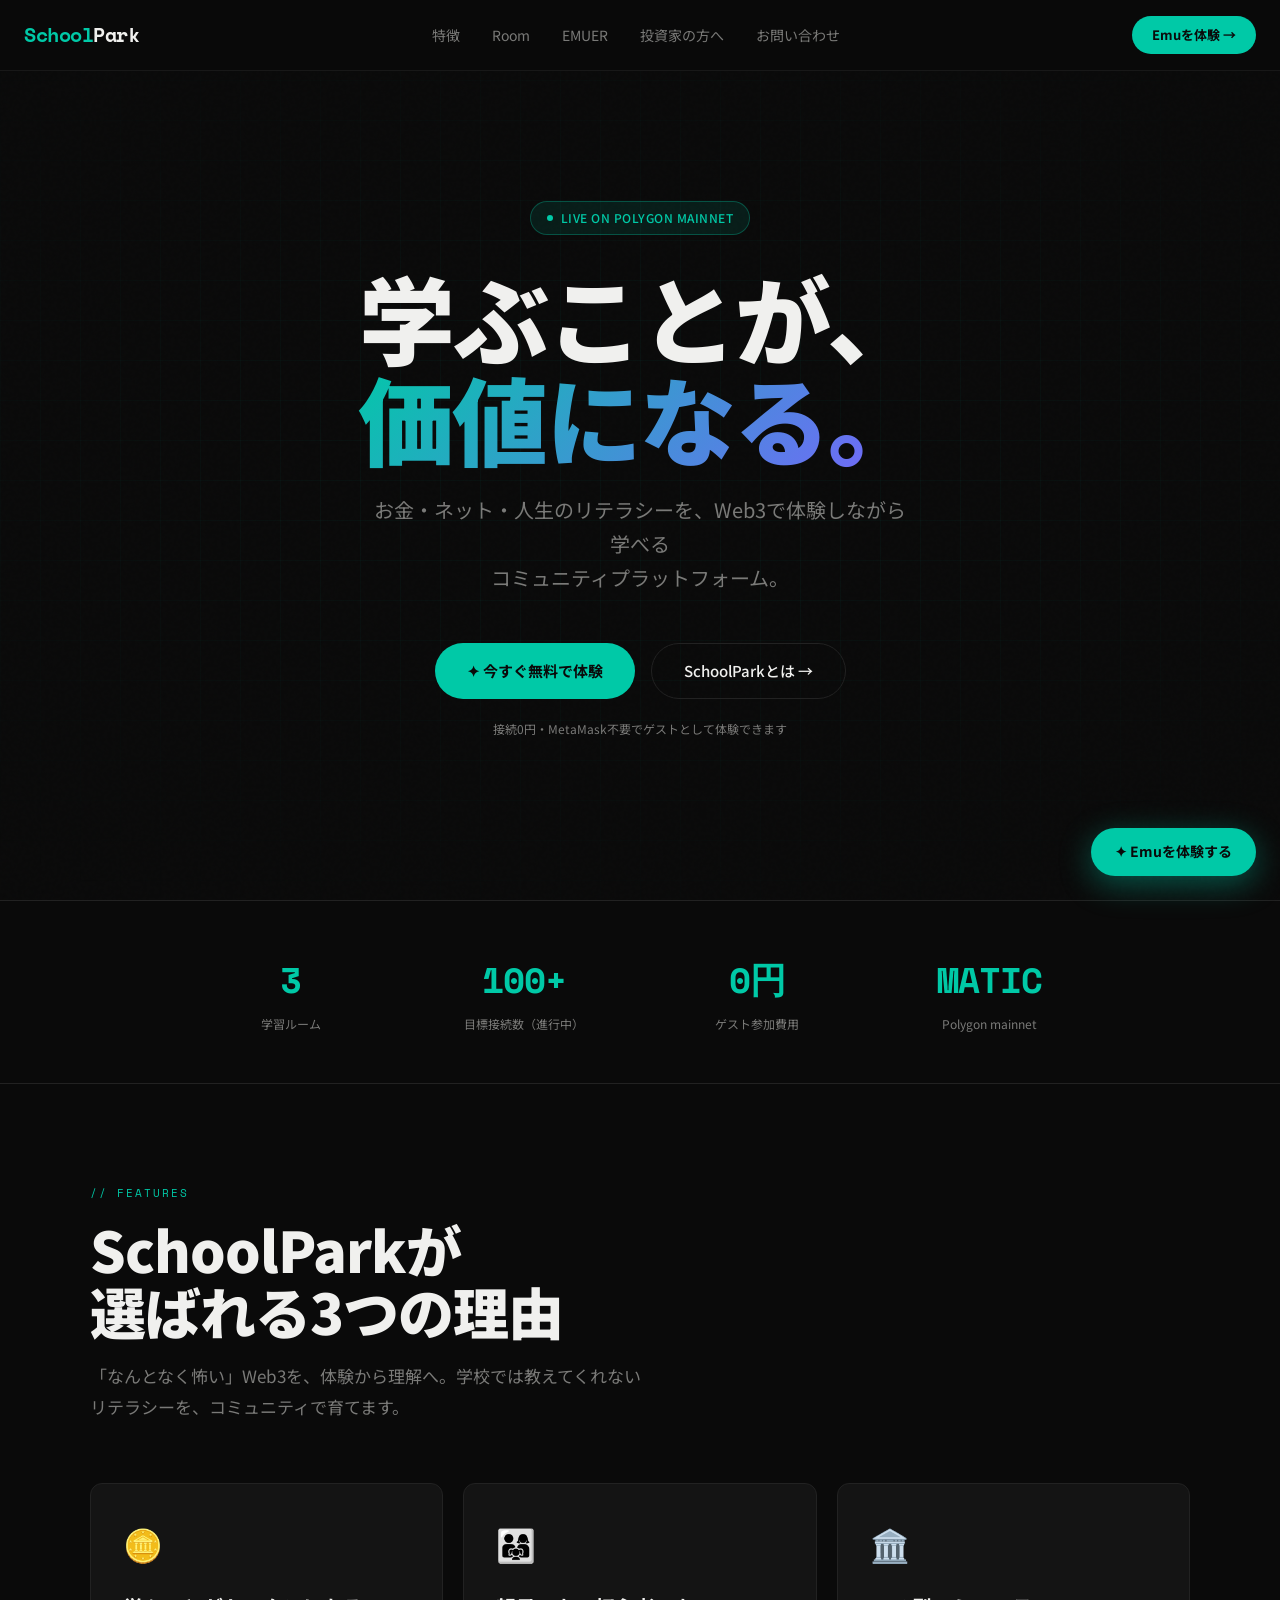
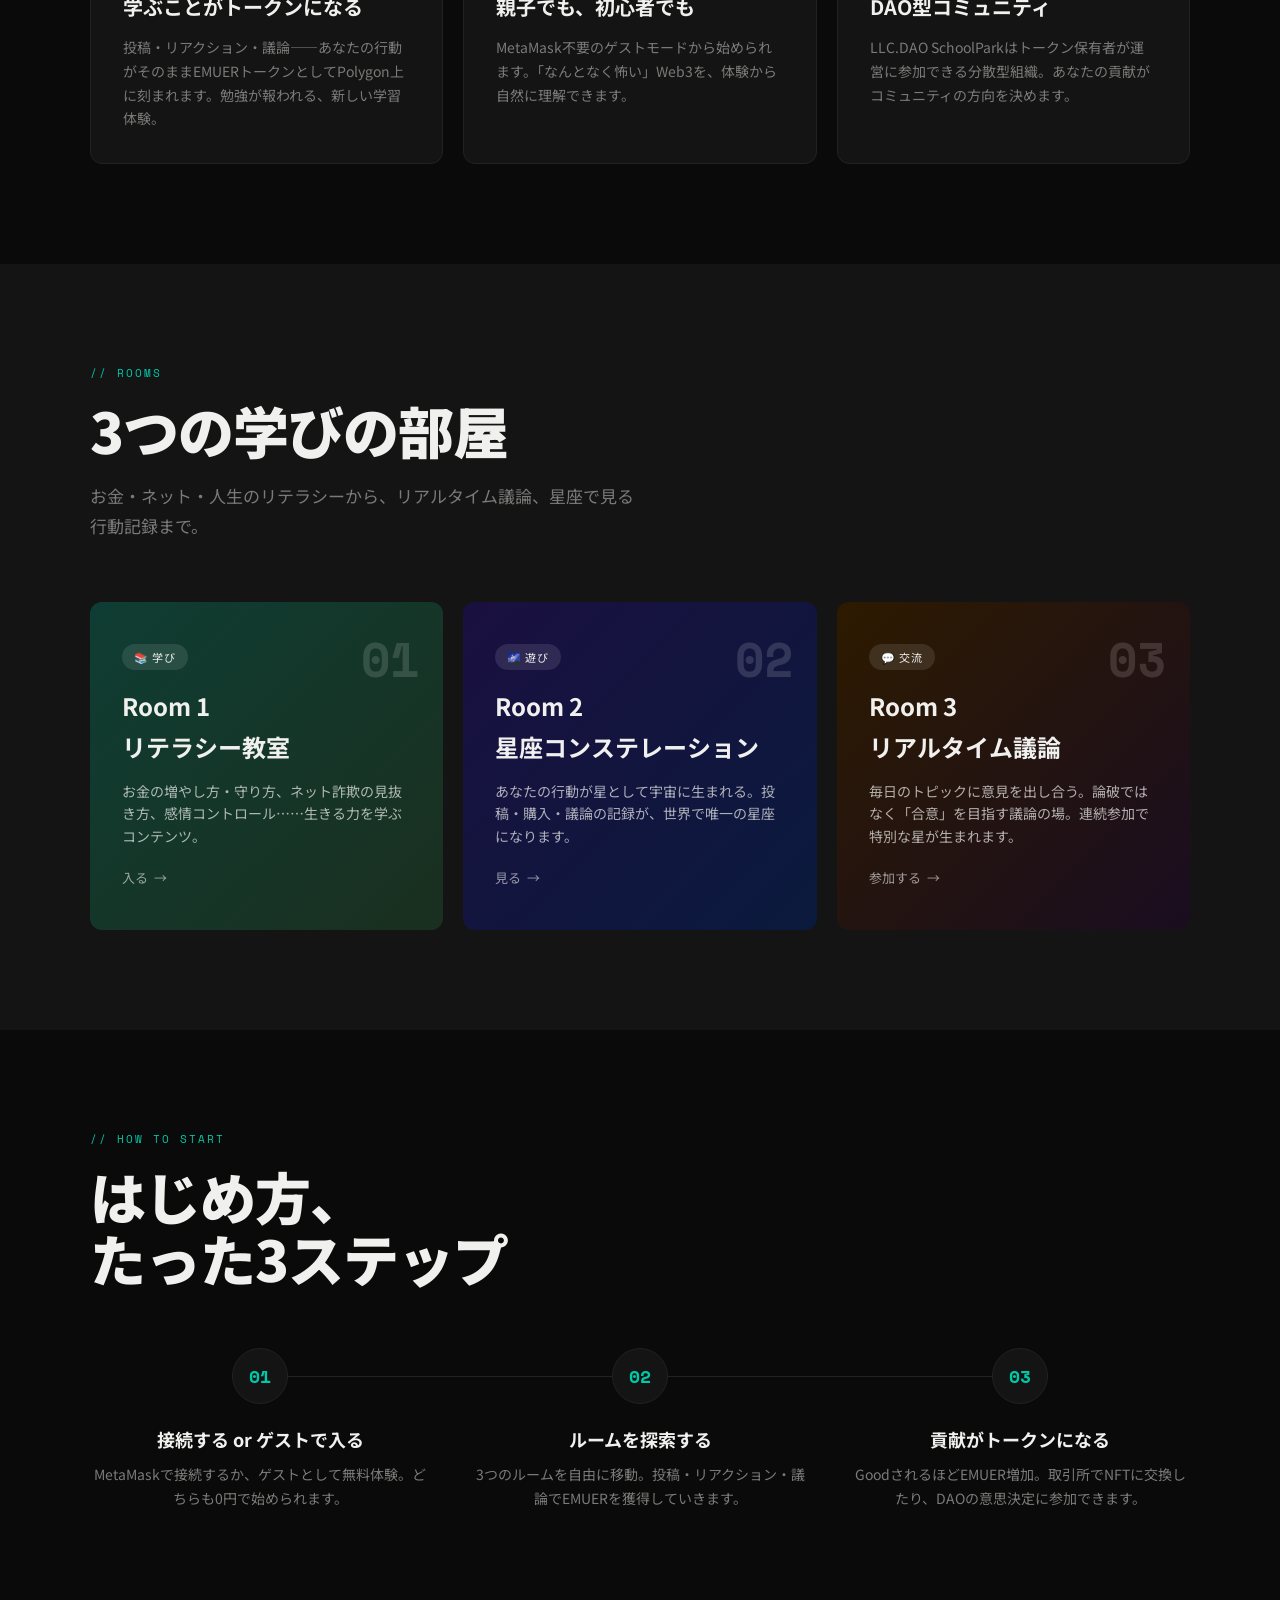
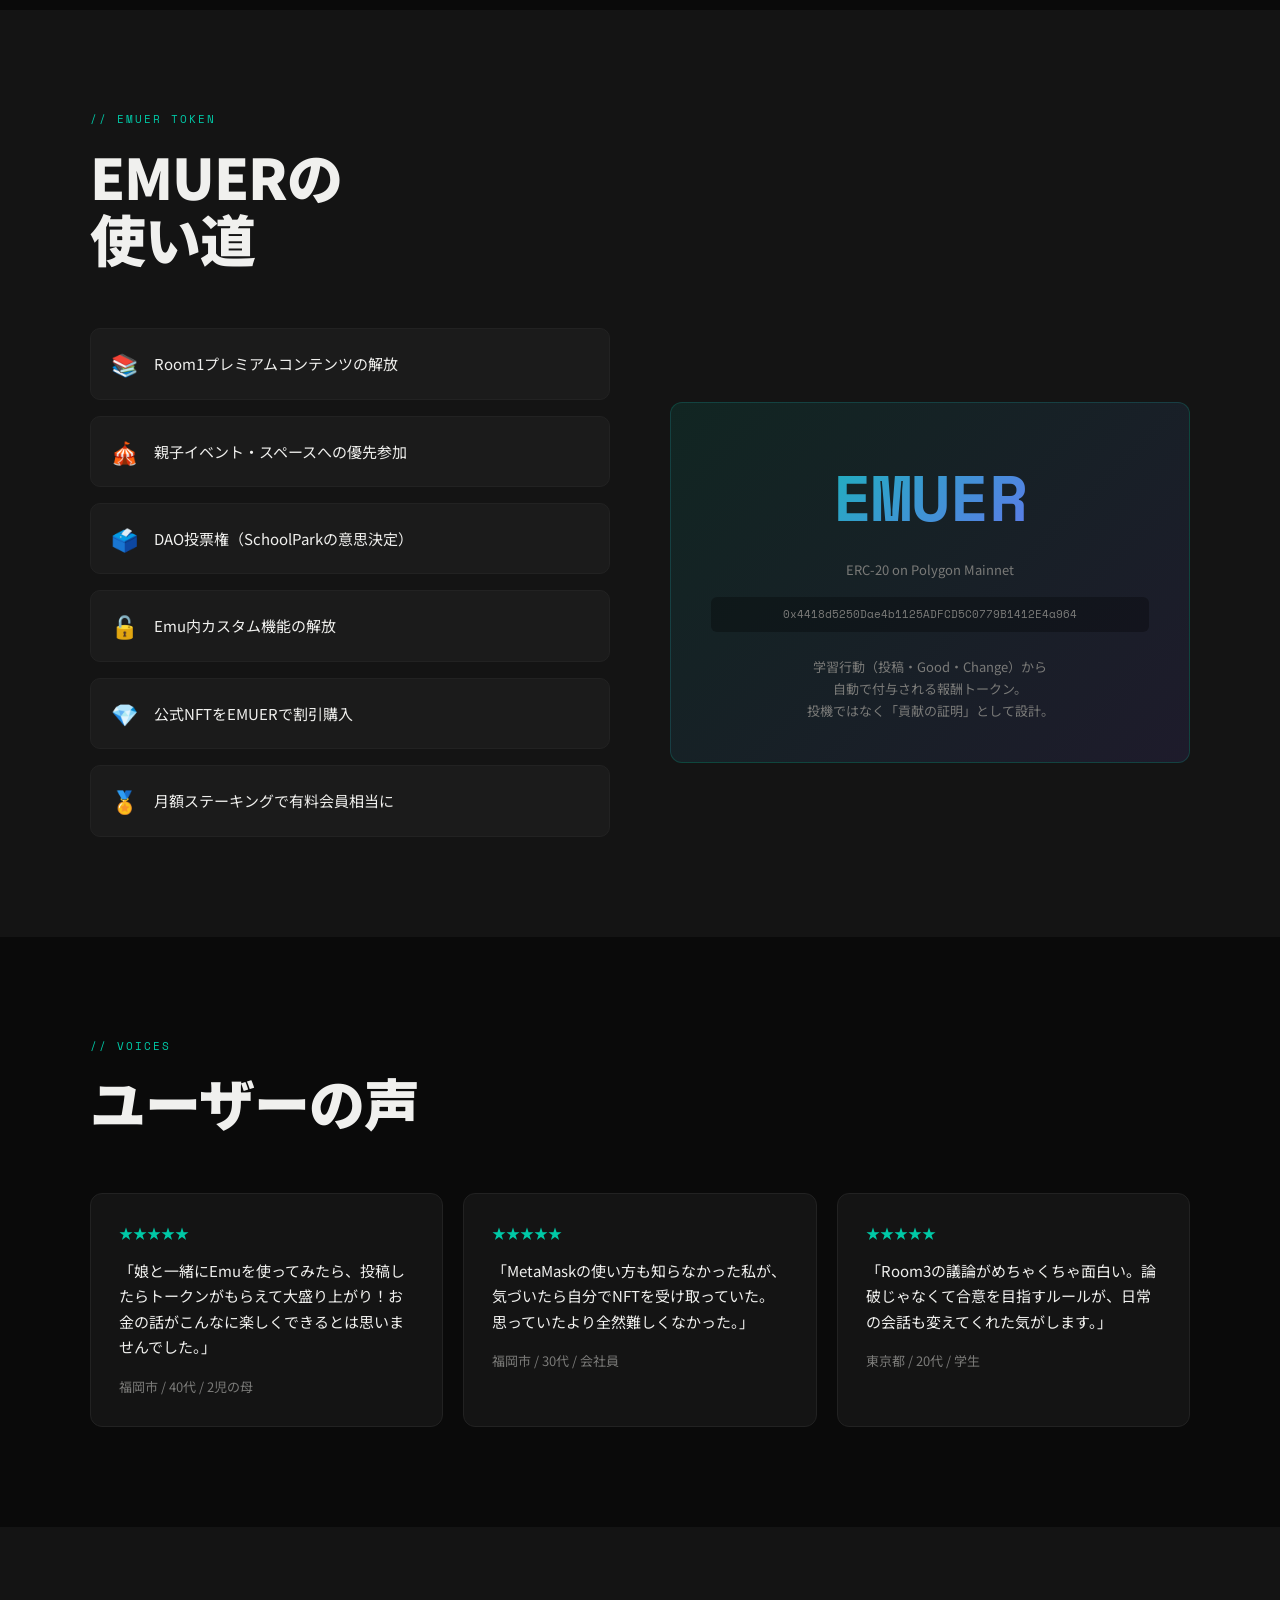
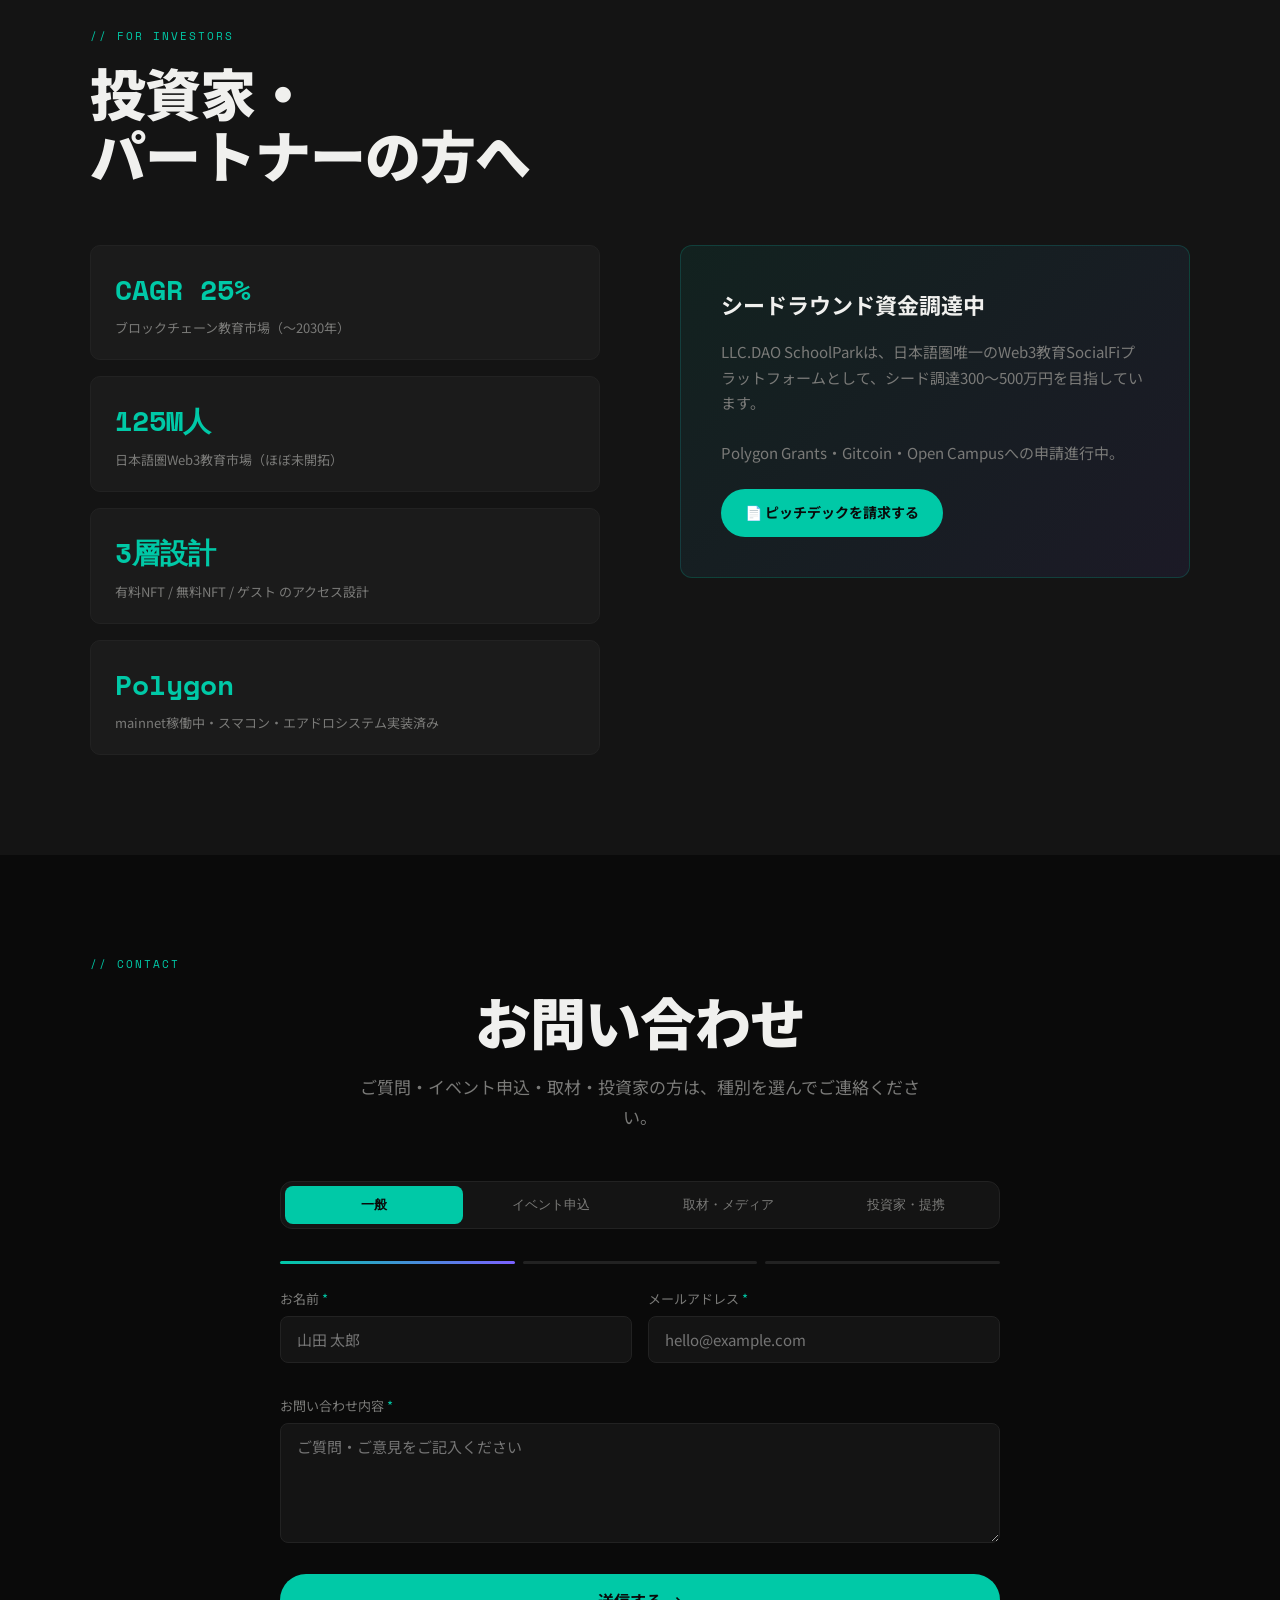
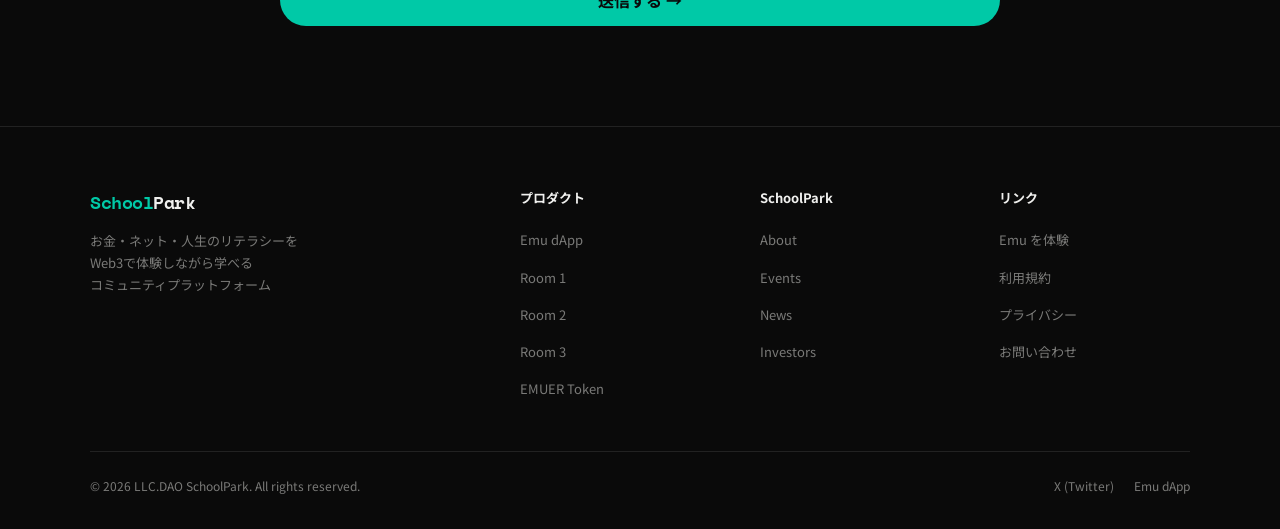
==== SchoolPark_ホームページ/index.html @ 6eab0b98 "Add files via upload" ====
<!DOCTYPE html>
<html lang="ja">
<head>
<meta charset="UTF-8">
<meta name="viewport" content="width=device-width, initial-scale=1.0">
<title>SchoolPark | 学ぶことが、価値になる。</title>
<meta name="description" content="SchoolParkは、お金・ネット・人生のリテラシーをWeb3で体験しながら学べるコミュニティプラットフォームです。Polygon上で稼働するdApp「Emu」で、学ぶことがそのままトークンになります。">
<meta property="og:title" content="SchoolPark | 学ぶことが、価値になる。">
<meta property="og:description" content="Web3教育コミュニティ。Polygon上で稼働。接続0円・MetaMask不要で体験できます。">
<meta property="og:type" content="website">
<link rel="preconnect" href="https://fonts.googleapis.com">
<link href="https://fonts.googleapis.com/css2?family=Noto+Sans+JP:wght@300;400;500;700;900&family=Space+Mono:wght@400;700&display=swap" rel="stylesheet">

<style>
:root {
  --accent: #00C9A7;
  --accent2: #7B61FF;
  --black: #0A0A0A;
  --white: #FAFAF9;
  --surface: #141414;
  --border: #222222;
  --text: #F0F0EE;
  --muted: #7A7A78;
  --radius: 12px;
  --transition: 0.3s cubic-bezier(0.4,0,0.2,1);
}

*{margin:0;padding:0;box-sizing:border-box}
html{scroll-behavior:smooth}
body{
  font-family:'Noto Sans JP',sans-serif;
  background:var(--black);
  color:var(--text);
  line-height:1.7;
  overflow-x:hidden;
}

/* ── NOISE TEXTURE ── */
body::before{
  content:'';position:fixed;inset:0;
  background-image:url("data:image/svg+xml,%3Csvg viewBox='0 0 256 256' xmlns='http://www.w3.org/2000/svg'%3E%3Cfilter id='noise'%3E%3CfeTurbulence type='fractalNoise' baseFrequency='0.9' numOctaves='4' stitchTiles='stitch'/%3E%3C/filter%3E%3Crect width='100%25' height='100%25' filter='url(%23noise)' opacity='0.03'/%3E%3C/svg%3E");
  pointer-events:none;z-index:0;opacity:.4;
}

/* ── NAV ── */
nav{
  position:fixed;top:0;left:0;right:0;z-index:100;
  padding:16px 24px;
  display:flex;align-items:center;justify-content:space-between;
  background:rgba(10,10,10,0.85);
  backdrop-filter:blur(20px);
  border-bottom:1px solid rgba(255,255,255,0.06);
  transition:var(--transition);
}
.nav-logo{
  font-family:'Space Mono',monospace;
  font-size:20px;font-weight:700;color:var(--accent);
  text-decoration:none;letter-spacing:-0.5px;
}
.nav-links{display:flex;gap:32px;list-style:none}
.nav-links a{
  color:var(--muted);font-size:14px;text-decoration:none;
  transition:color var(--transition);
}
.nav-links a:hover{color:var(--text)}
.nav-cta{
  background:var(--accent);color:var(--black);
  padding:8px 20px;border-radius:100px;
  font-size:13px;font-weight:700;text-decoration:none;
  transition:transform var(--transition),box-shadow var(--transition);
}
.nav-cta:hover{transform:translateY(-1px);box-shadow:0 8px 24px rgba(0,201,167,0.35)}

/* ── HAMBURGER ── */
.hamburger{display:none;flex-direction:column;gap:5px;cursor:pointer;padding:4px}
.hamburger span{display:block;width:24px;height:2px;background:var(--text);transition:var(--transition)}
@media(max-width:768px){
  .nav-links{display:none}
  .hamburger{display:flex}
  nav{padding:14px 20px}
}

/* ── HERO ── */
#hero{
  min-height:100vh;
  display:flex;flex-direction:column;
  align-items:center;justify-content:center;
  text-align:center;
  padding:120px 24px 80px;
  position:relative;
  overflow:hidden;
}
.hero-grid-bg{
  position:absolute;inset:0;
  background-image:
    linear-gradient(rgba(0,201,167,0.04) 1px,transparent 1px),
    linear-gradient(90deg,rgba(0,201,167,0.04) 1px,transparent 1px);
  background-size:40px 40px;
  mask-image:radial-gradient(ellipse 80% 60% at 50% 50%,black 30%,transparent 100%);
}
.hero-badge{
  display:inline-flex;align-items:center;gap:8px;
  background:rgba(0,201,167,0.1);
  border:1px solid rgba(0,201,167,0.3);
  color:var(--accent);
  padding:6px 16px;border-radius:100px;
  font-size:12px;font-weight:500;letter-spacing:0.5px;
  margin-bottom:32px;
  animation:fadeUp 0.8s ease both;
}
.dot{width:6px;height:6px;border-radius:50%;background:var(--accent);animation:pulse 2s infinite}
@keyframes pulse{0%,100%{opacity:1}50%{opacity:0.3}}
@keyframes fadeUp{from{opacity:0;transform:translateY(20px)}to{opacity:1;transform:translateY(0)}}
@keyframes fadeIn{from{opacity:0}to{opacity:1}}

h1.hero-title{
  font-size:clamp(48px,8vw,96px);
  font-weight:900;
  line-height:1.05;
  letter-spacing:-2px;
  margin-bottom:24px;
  animation:fadeUp 0.8s 0.1s ease both;
}
.hero-accent{
  background:linear-gradient(135deg,var(--accent),var(--accent2));
  -webkit-background-clip:text;-webkit-text-fill-color:transparent;
  background-clip:text;
}
.hero-sub{
  font-size:clamp(16px,2.5vw,20px);
  color:var(--muted);max-width:540px;
  margin:0 auto 48px;
  animation:fadeUp 0.8s 0.2s ease both;
}
.hero-actions{
  display:flex;gap:16px;flex-wrap:wrap;justify-content:center;
  animation:fadeUp 0.8s 0.3s ease both;
}
.btn-primary{
  background:var(--accent);color:var(--black);
  padding:14px 32px;border-radius:100px;
  font-size:15px;font-weight:700;text-decoration:none;
  transition:transform var(--transition),box-shadow var(--transition);
  display:inline-flex;align-items:center;gap:8px;
}
.btn-primary:hover{transform:translateY(-2px);box-shadow:0 12px 32px rgba(0,201,167,0.4)}
.btn-secondary{
  background:transparent;color:var(--text);
  padding:14px 32px;border-radius:100px;
  font-size:15px;font-weight:500;text-decoration:none;
  border:1px solid var(--border);
  transition:border-color var(--transition),background var(--transition);
}
.btn-secondary:hover{border-color:var(--muted);background:rgba(255,255,255,0.04)}
.hero-note{
  font-size:12px;color:var(--muted);
  margin-top:20px;
  animation:fadeUp 0.8s 0.4s ease both;
}

/* ── STATS ── */
#stats{
  padding:48px 24px;
  border-top:1px solid var(--border);
  border-bottom:1px solid var(--border);
}
.stats-inner{
  max-width:900px;margin:0 auto;
  display:grid;grid-template-columns:repeat(4,1fr);gap:32px;
  text-align:center;
}
@media(max-width:640px){.stats-inner{grid-template-columns:repeat(2,1fr)}}
.stat-num{
  font-family:'Space Mono',monospace;
  font-size:36px;font-weight:700;
  color:var(--accent);letter-spacing:-1px;
}
.stat-label{font-size:12px;color:var(--muted);margin-top:4px}

/* ── SECTION COMMONS ── */
section{padding:100px 24px;position:relative;z-index:1}
.section-inner{max-width:1100px;margin:0 auto}
.section-label{
  font-family:'Space Mono',monospace;
  font-size:11px;letter-spacing:2px;text-transform:uppercase;
  color:var(--accent);margin-bottom:16px;
}
h2.section-title{
  font-size:clamp(32px,5vw,56px);
  font-weight:900;line-height:1.1;
  letter-spacing:-1px;margin-bottom:20px;
}
.section-desc{
  font-size:17px;color:var(--muted);
  max-width:560px;line-height:1.8;
}

/* ── FEATURES ── */
#features .features-grid{
  display:grid;grid-template-columns:repeat(3,1fr);
  gap:20px;margin-top:60px;
}
@media(max-width:768px){#features .features-grid{grid-template-columns:1fr}}
.feature-card{
  background:var(--surface);
  border:1px solid var(--border);
  border-radius:var(--radius);
  padding:32px;
  transition:border-color var(--transition),transform var(--transition);
}
.feature-card:hover{
  border-color:rgba(0,201,167,0.4);
  transform:translateY(-4px);
}
.feature-icon{
  font-size:32px;margin-bottom:20px;
  display:block;
}
.feature-card h3{font-size:20px;font-weight:700;margin-bottom:12px}
.feature-card p{font-size:14px;color:var(--muted);line-height:1.7}

/* ── ROOMS ── */
#rooms{background:var(--surface)}
.rooms-grid{
  display:grid;grid-template-columns:repeat(3,1fr);
  gap:20px;margin-top:60px;
}
@media(max-width:768px){.rooms-grid{grid-template-columns:1fr}}
.room-card{
  border-radius:var(--radius);
  padding:40px 32px;
  position:relative;overflow:hidden;
  cursor:pointer;
  transition:transform var(--transition),box-shadow var(--transition);
}
.room-card:hover{transform:translateY(-6px);box-shadow:0 20px 48px rgba(0,0,0,0.4)}
.room-card.room1{background:linear-gradient(135deg,#0f3d33,#1a2f1f)}
.room-card.room2{background:linear-gradient(135deg,#1a1040,#0a1a3d)}
.room-card.room3{background:linear-gradient(135deg,#2d1a00,#1a0d20)}
.room-num{
  font-family:'Space Mono',monospace;
  font-size:48px;font-weight:700;
  opacity:0.15;position:absolute;top:16px;right:24px;
}
.room-tag{
  display:inline-block;
  font-size:11px;letter-spacing:1px;text-transform:uppercase;
  background:rgba(255,255,255,0.1);
  padding:4px 12px;border-radius:100px;
  margin-bottom:16px;
}
.room-card h3{font-size:24px;font-weight:700;margin-bottom:12px}
.room-card p{font-size:14px;opacity:0.7;line-height:1.6}
.room-arrow{
  display:inline-flex;align-items:center;gap:6px;
  font-size:13px;margin-top:20px;opacity:0.6;
  transition:opacity var(--transition),gap var(--transition);
}
.room-card:hover .room-arrow{opacity:1;gap:10px}

/* ── HOW TO USE ── */
.steps{
  display:grid;grid-template-columns:repeat(3,1fr);
  gap:40px;margin-top:60px;
  position:relative;
}
.steps::before{
  content:'';position:absolute;top:28px;left:15%;right:15%;
  height:1px;background:var(--border);
}
@media(max-width:768px){.steps{grid-template-columns:1fr}.steps::before{display:none}}
.step{text-align:center}
.step-num{
  width:56px;height:56px;border-radius:50%;
  background:var(--surface);border:1px solid var(--border);
  display:flex;align-items:center;justify-content:center;
  font-family:'Space Mono',monospace;font-size:18px;font-weight:700;
  color:var(--accent);margin:0 auto 20px;
  position:relative;z-index:1;
}
.step h3{font-size:18px;font-weight:700;margin-bottom:8px}
.step p{font-size:14px;color:var(--muted)}

/* ── TOKENOMICS ── */
#tokenomics{background:var(--surface)}
.token-grid{
  display:grid;grid-template-columns:1fr 1fr;
  gap:60px;align-items:center;margin-top:60px;
}
@media(max-width:768px){.token-grid{grid-template-columns:1fr;gap:40px}}
.token-use-list{list-style:none;display:flex;flex-direction:column;gap:16px}
.token-use-list li{
  display:flex;align-items:center;gap:16px;
  padding:16px 20px;
  background:rgba(255,255,255,0.03);
  border:1px solid var(--border);
  border-radius:10px;
  font-size:15px;
}
.token-use-list li span:first-child{font-size:22px}
.token-visual{
  background:linear-gradient(135deg,rgba(0,201,167,0.1),rgba(123,97,255,0.1));
  border:1px solid rgba(0,201,167,0.2);
  border-radius:var(--radius);
  padding:40px;text-align:center;
}
.token-symbol{
  font-family:'Space Mono',monospace;
  font-size:64px;font-weight:700;
  background:linear-gradient(135deg,var(--accent),var(--accent2));
  -webkit-background-clip:text;-webkit-text-fill-color:transparent;
  background-clip:text;
}
.token-chain{font-size:13px;color:var(--muted);margin-top:8px}
.token-contract{
  font-family:'Space Mono',monospace;
  font-size:11px;color:var(--muted);
  margin-top:16px;word-break:break-all;
  background:rgba(0,0,0,0.3);padding:8px 12px;border-radius:6px;
}

/* ── TESTIMONIALS ── */
.testimonials-grid{
  display:grid;grid-template-columns:repeat(3,1fr);
  gap:20px;margin-top:60px;
}
@media(max-width:768px){.testimonials-grid{grid-template-columns:1fr}}
.testimonial-card{
  background:var(--surface);
  border:1px solid var(--border);
  border-radius:var(--radius);
  padding:28px;
}
.testimonial-stars{color:var(--accent);font-size:14px;margin-bottom:12px}
.testimonial-text{font-size:15px;line-height:1.7;margin-bottom:16px}
.testimonial-author{font-size:13px;color:var(--muted)}

/* ── INVESTORS ── */
#investors{background:var(--surface)}
.investor-content{
  display:grid;grid-template-columns:1fr 1fr;
  gap:80px;align-items:start;margin-top:60px;
}
@media(max-width:768px){.investor-content{grid-template-columns:1fr;gap:40px}}
.market-stats{display:flex;flex-direction:column;gap:16px}
.market-stat{
  background:rgba(255,255,255,0.03);
  border:1px solid var(--border);
  border-radius:10px;padding:20px 24px;
}
.market-stat-num{
  font-family:'Space Mono',monospace;
  font-size:28px;font-weight:700;color:var(--accent);
}
.market-stat-label{font-size:13px;color:var(--muted);margin-top:4px}
.pitch-card{
  background:linear-gradient(135deg,rgba(0,201,167,0.08),rgba(123,97,255,0.08));
  border:1px solid rgba(0,201,167,0.2);
  border-radius:var(--radius);padding:40px;
}
.pitch-card h3{font-size:22px;font-weight:700;margin-bottom:16px}
.pitch-card p{font-size:15px;color:var(--muted);margin-bottom:24px;line-height:1.7}
.pitch-download{
  display:inline-flex;align-items:center;gap:8px;
  background:var(--accent);color:var(--black);
  padding:12px 24px;border-radius:100px;
  font-size:14px;font-weight:700;text-decoration:none;
  transition:transform var(--transition);
}
.pitch-download:hover{transform:translateY(-2px)}

/* ── CONTACT ── */
#contact .contact-wrap{
  max-width:720px;margin:0 auto;
}
.form-tabs{
  display:flex;gap:0;margin-bottom:32px;
  background:var(--surface);
  border:1px solid var(--border);
  border-radius:var(--radius);
  padding:4px;
}
.form-tab{
  flex:1;padding:10px;border-radius:8px;
  font-size:13px;font-weight:500;
  background:transparent;border:none;color:var(--muted);
  cursor:pointer;transition:all var(--transition);
}
.form-tab.active{background:var(--accent);color:var(--black);font-weight:700}
.contact-form{display:none}
.contact-form.active{display:block;animation:fadeIn 0.3s ease}
.form-row{display:grid;grid-template-columns:1fr 1fr;gap:16px;margin-bottom:16px}
@media(max-width:640px){.form-row{grid-template-columns:1fr}}
.form-group{margin-bottom:16px}
label{display:block;font-size:13px;color:var(--muted);margin-bottom:6px}
input,textarea,select{
  width:100%;background:var(--surface);
  border:1px solid var(--border);
  border-radius:8px;padding:12px 16px;
  color:var(--text);font-size:15px;
  font-family:'Noto Sans JP',sans-serif;
  transition:border-color var(--transition),box-shadow var(--transition);
}
input:focus,textarea:focus,select:focus{
  outline:none;
  border-color:var(--accent);
  box-shadow:0 0 0 3px rgba(0,201,167,0.15);
}
textarea{resize:vertical;min-height:120px}
.form-submit{
  width:100%;background:var(--accent);color:var(--black);
  padding:14px;border-radius:100px;border:none;
  font-size:16px;font-weight:700;cursor:pointer;
  font-family:'Noto Sans JP',sans-serif;
  transition:transform var(--transition),box-shadow var(--transition);
  margin-top:8px;
}
.form-submit:hover{transform:translateY(-2px);box-shadow:0 8px 24px rgba(0,201,167,0.4)}
.form-submit:disabled{opacity:0.5;cursor:not-allowed;transform:none}
.form-success{
  display:none;text-align:center;padding:48px 32px;
}
.form-success-icon{font-size:48px;margin-bottom:16px}
.form-success h3{font-size:22px;font-weight:700;margin-bottom:8px}
.form-success p{color:var(--muted);font-size:15px}
.required{color:var(--accent);margin-left:3px}

/* ── FOOTER ── */
footer{
  border-top:1px solid var(--border);
  padding:60px 24px 32px;
}
.footer-inner{
  max-width:1100px;margin:0 auto;
  display:grid;grid-template-columns:2fr 1fr 1fr 1fr;gap:48px;
}
@media(max-width:768px){.footer-inner{grid-template-columns:1fr 1fr;gap:32px}}
.footer-brand .nav-logo{display:block;margin-bottom:12px;font-size:18px}
.footer-brand p{font-size:13px;color:var(--muted);line-height:1.7}
.footer-col h4{font-size:13px;font-weight:700;margin-bottom:16px;color:var(--text)}
.footer-col ul{list-style:none}
.footer-col ul li{margin-bottom:10px}
.footer-col ul li a{font-size:13px;color:var(--muted);text-decoration:none;transition:color var(--transition)}
.footer-col ul li a:hover{color:var(--text)}
.footer-bottom{
  max-width:1100px;margin:40px auto 0;
  padding-top:24px;border-top:1px solid var(--border);
  display:flex;align-items:center;justify-content:space-between;
  flex-wrap:wrap;gap:12px;
}
.footer-bottom p{font-size:12px;color:var(--muted)}
.footer-links{display:flex;gap:20px}
.footer-links a{font-size:12px;color:var(--muted);text-decoration:none}

/* ── PROGRESS BAR (form) ── */
.form-progress{
  display:flex;gap:8px;margin-bottom:24px;
}
.progress-step{
  flex:1;height:3px;border-radius:100px;
  background:var(--border);
  transition:background 0.4s ease;
}
.progress-step.done{background:var(--accent)}
.progress-step.active{background:linear-gradient(90deg,var(--accent),var(--accent2))}

/* ── FLOATING CTA ── */
.floating-cta{
  position:fixed;bottom:24px;right:24px;z-index:50;
  background:var(--accent);color:var(--black);
  padding:12px 24px;border-radius:100px;
  font-size:14px;font-weight:700;text-decoration:none;
  box-shadow:0 8px 32px rgba(0,201,167,0.4);
  transition:transform var(--transition);
  display:flex;align-items:center;gap:8px;
}
.floating-cta:hover{transform:translateY(-3px)}
@media(max-width:768px){.floating-cta{bottom:16px;right:16px;font-size:13px;padding:10px 18px}}
</style>
</head>
<body>

<!-- NAV -->
<nav id="navbar">
  <a href="#" class="nav-logo">School<span style="color:var(--text)">Park</span></a>
  <ul class="nav-links">
    <li><a href="#features">特徴</a></li>
    <li><a href="#rooms">Room</a></li>
    <li><a href="#tokenomics">EMUER</a></li>
    <li><a href="#investors">投資家の方へ</a></li>
    <li><a href="#contact">お問い合わせ</a></li>
  </ul>
  <a href="https://schoolpark-emu.vercel.app" target="_blank" class="nav-cta">Emuを体験 →</a>
  <div class="hamburger" onclick="toggleMenu()">
    <span></span><span></span><span></span>
  </div>
</nav>

<!-- HERO -->
<section id="hero">
  <div class="hero-grid-bg"></div>
  <div class="hero-badge">
    <span class="dot"></span>
    LIVE ON POLYGON MAINNET
  </div>
  <h1 class="hero-title">
    学ぶことが、<br>
    <span class="hero-accent">価値になる。</span>
  </h1>
  <p class="hero-sub">
    お金・ネット・人生のリテラシーを、Web3で体験しながら学べる<br>
    コミュニティプラットフォーム。
  </p>
  <div class="hero-actions">
    <a href="https://schoolpark-emu.vercel.app" target="_blank" class="btn-primary">
      ✦ 今すぐ無料で体験
    </a>
    <a href="#about" class="btn-secondary">SchoolParkとは →</a>
  </div>
  <p class="hero-note">接続0円・MetaMask不要でゲストとして体験できます</p>
</section>

<!-- STATS -->
<div id="stats">
  <div class="stats-inner">
    <div>
      <div class="stat-num">3</div>
      <div class="stat-label">学習ルーム</div>
    </div>
    <div>
      <div class="stat-num">100+</div>
      <div class="stat-label">目標接続数（進行中）</div>
    </div>
    <div>
      <div class="stat-num">0円</div>
      <div class="stat-label">ゲスト参加費用</div>
    </div>
    <div>
      <div class="stat-num">MATIC</div>
      <div class="stat-label">Polygon mainnet</div>
    </div>
  </div>
</div>

<!-- FEATURES -->
<section id="features">
  <div class="section-inner">
    <div class="section-label">// FEATURES</div>
    <h2 class="section-title">SchoolParkが<br>選ばれる3つの理由</h2>
    <p class="section-desc">「なんとなく怖い」Web3を、体験から理解へ。学校では教えてくれないリテラシーを、コミュニティで育てます。</p>
    <div class="features-grid">
      <div class="feature-card">
        <span class="feature-icon">🪙</span>
        <h3>学ぶことがトークンになる</h3>
        <p>投稿・リアクション・議論——あなたの行動がそのままEMUERトークンとしてPolygon上に刻まれます。勉強が報われる、新しい学習体験。</p>
      </div>
      <div class="feature-card">
        <span class="feature-icon">👨‍👩‍👧</span>
        <h3>親子でも、初心者でも</h3>
        <p>MetaMask不要のゲストモードから始められます。「なんとなく怖い」Web3を、体験から自然に理解できます。</p>
      </div>
      <div class="feature-card">
        <span class="feature-icon">🏛️</span>
        <h3>DAO型コミュニティ</h3>
        <p>LLC.DAO SchoolParkはトークン保有者が運営に参加できる分散型組織。あなたの貢献がコミュニティの方向を決めます。</p>
      </div>
    </div>
  </div>
</section>

<!-- ROOMS -->
<section id="rooms">
  <div class="section-inner">
    <div class="section-label">// ROOMS</div>
    <h2 class="section-title">3つの学びの部屋</h2>
    <p class="section-desc">お金・ネット・人生のリテラシーから、リアルタイム議論、星座で見る行動記録まで。</p>
    <div class="rooms-grid">
      <div class="room-card room1">
        <div class="room-num">01</div>
        <div class="room-tag">📚 学び</div>
        <h3>Room 1<br>リテラシー教室</h3>
        <p>お金の増やし方・守り方、ネット詐欺の見抜き方、感情コントロール……生きる力を学ぶコンテンツ。</p>
        <div class="room-arrow">入る <span>→</span></div>
      </div>
      <div class="room-card room2">
        <div class="room-num">02</div>
        <div class="room-tag">🌌 遊び</div>
        <h3>Room 2<br>星座コンステレーション</h3>
        <p>あなたの行動が星として宇宙に生まれる。投稿・購入・議論の記録が、世界で唯一の星座になります。</p>
        <div class="room-arrow">見る <span>→</span></div>
      </div>
      <div class="room-card room3">
        <div class="room-num">03</div>
        <div class="room-tag">💬 交流</div>
        <h3>Room 3<br>リアルタイム議論</h3>
        <p>毎日のトピックに意見を出し合う。論破ではなく「合意」を目指す議論の場。連続参加で特別な星が生まれます。</p>
        <div class="room-arrow">参加する <span>→</span></div>
      </div>
    </div>
  </div>
</section>

<!-- HOW TO USE -->
<section id="how">
  <div class="section-inner">
    <div class="section-label">// HOW TO START</div>
    <h2 class="section-title">はじめ方、<br>たった3ステップ</h2>
    <div class="steps">
      <div class="step">
        <div class="step-num">01</div>
        <h3>接続する or ゲストで入る</h3>
        <p>MetaMaskで接続するか、ゲストとして無料体験。どちらも0円で始められます。</p>
      </div>
      <div class="step">
        <div class="step-num">02</div>
        <h3>ルームを探索する</h3>
        <p>3つのルームを自由に移動。投稿・リアクション・議論でEMUERを獲得していきます。</p>
      </div>
      <div class="step">
        <div class="step-num">03</div>
        <h3>貢献がトークンになる</h3>
        <p>GoodされるほどEMUER増加。取引所でNFTに交換したり、DAOの意思決定に参加できます。</p>
      </div>
    </div>
  </div>
</section>

<!-- TOKENOMICS -->
<section id="tokenomics">
  <div class="section-inner">
    <div class="section-label">// EMUER TOKEN</div>
    <h2 class="section-title">EMUERの<br>使い道</h2>
    <div class="token-grid">
      <ul class="token-use-list">
        <li><span>📚</span><span>Room1プレミアムコンテンツの解放</span></li>
        <li><span>🎪</span><span>親子イベント・スペースへの優先参加</span></li>
        <li><span>🗳️</span><span>DAO投票権（SchoolParkの意思決定）</span></li>
        <li><span>🔓</span><span>Emu内カスタム機能の解放</span></li>
        <li><span>💎</span><span>公式NFTをEMUERで割引購入</span></li>
        <li><span>🏅</span><span>月額ステーキングで有料会員相当に</span></li>
      </ul>
      <div class="token-visual">
        <div class="token-symbol">EMUER</div>
        <div class="token-chain">ERC-20 on Polygon Mainnet</div>
        <div class="token-contract">0x4418d5250Dae4b1125ADFCD5C0779B1412E4a964</div>
        <div style="margin-top:24px;font-size:13px;color:var(--muted);line-height:1.7">
          学習行動（投稿・Good・Change）から<br>
          自動で付与される報酬トークン。<br>
          投機ではなく「貢献の証明」として設計。
        </div>
      </div>
    </div>
  </div>
</section>

<!-- TESTIMONIALS -->
<section id="voices">
  <div class="section-inner">
    <div class="section-label">// VOICES</div>
    <h2 class="section-title">ユーザーの声</h2>
    <div class="testimonials-grid">
      <div class="testimonial-card">
        <div class="testimonial-stars">★★★★★</div>
        <p class="testimonial-text">「娘と一緒にEmuを使ってみたら、投稿したらトークンがもらえて大盛り上がり！お金の話がこんなに楽しくできるとは思いませんでした。」</p>
        <div class="testimonial-author">福岡市 / 40代 / 2児の母</div>
      </div>
      <div class="testimonial-card">
        <div class="testimonial-stars">★★★★★</div>
        <p class="testimonial-text">「MetaMaskの使い方も知らなかった私が、気づいたら自分でNFTを受け取っていた。思っていたより全然難しくなかった。」</p>
        <div class="testimonial-author">福岡市 / 30代 / 会社員</div>
      </div>
      <div class="testimonial-card">
        <div class="testimonial-stars">★★★★★</div>
        <p class="testimonial-text">「Room3の議論がめちゃくちゃ面白い。論破じゃなくて合意を目指すルールが、日常の会話も変えてくれた気がします。」</p>
        <div class="testimonial-author">東京都 / 20代 / 学生</div>
      </div>
    </div>
  </div>
</section>

<!-- INVESTORS -->
<section id="investors">
  <div class="section-inner">
    <div class="section-label">// FOR INVESTORS</div>
    <h2 class="section-title">投資家・<br>パートナーの方へ</h2>
    <div class="investor-content">
      <div class="market-stats">
        <div class="market-stat">
          <div class="market-stat-num">CAGR 25%</div>
          <div class="market-stat-label">ブロックチェーン教育市場（〜2030年）</div>
        </div>
        <div class="market-stat">
          <div class="market-stat-num">125M人</div>
          <div class="market-stat-label">日本語圏Web3教育市場（ほぼ未開拓）</div>
        </div>
        <div class="market-stat">
          <div class="market-stat-num">3層設計</div>
          <div class="market-stat-label">有料NFT / 無料NFT / ゲスト のアクセス設計</div>
        </div>
        <div class="market-stat">
          <div class="market-stat-num">Polygon</div>
          <div class="market-stat-label">mainnet稼働中・スマコン・エアドロシステム実装済み</div>
        </div>
      </div>
      <div class="pitch-card">
        <h3>シードラウンド資金調達中</h3>
        <p>LLC.DAO SchoolParkは、日本語圏唯一のWeb3教育SocialFiプラットフォームとして、シード調達300〜500万円を目指しています。</p>
        <p>Polygon Grants・Gitcoin・Open Campusへの申請進行中。</p>
        <a href="#contact" class="pitch-download">
          📄 ピッチデックを請求する
        </a>
      </div>
    </div>
  </div>
</section>

<!-- CONTACT -->
<section id="contact">
  <div class="section-inner">
    <div class="section-label">// CONTACT</div>
    <h2 class="section-title" style="text-align:center">お問い合わせ</h2>
    <p class="section-desc" style="text-align:center;margin:0 auto 48px">ご質問・イベント申込・取材・投資家の方は、種別を選んでご連絡ください。</p>

    <div class="contact-wrap">
      <!-- TABS -->
      <div class="form-tabs">
        <button class="form-tab active" onclick="switchTab('general')">一般</button>
        <button class="form-tab" onclick="switchTab('event')">イベント申込</button>
        <button class="form-tab" onclick="switchTab('media')">取材・メディア</button>
        <button class="form-tab" onclick="switchTab('investor')">投資家・提携</button>
      </div>

      <!-- SUCCESS STATE -->
      <div id="form-success" class="form-success" style="display:none">
        <div class="form-success-icon">✅</div>
        <h3>送信が完了しました！</h3>
        <p>内容を確認の上、2〜3営業日以内にご連絡いたします。<br>自動返信メールをご確認ください。</p>
      </div>

      <!-- FORM: GENERAL -->
      <form id="form-general" class="contact-form active" onsubmit="submitForm(event,'general')">
        <div class="form-progress">
          <div class="progress-step active" id="p-general-1"></div>
          <div class="progress-step" id="p-general-2"></div>
          <div class="progress-step" id="p-general-3"></div>
        </div>
        <div class="form-row">
          <div class="form-group">
            <label>お名前<span class="required">*</span></label>
            <input type="text" name="name" placeholder="山田 太郎" required>
          </div>
          <div class="form-group">
            <label>メールアドレス<span class="required">*</span></label>
            <input type="email" name="email" placeholder="hello@example.com" required>
          </div>
        </div>
        <div class="form-group">
          <label>お問い合わせ内容<span class="required">*</span></label>
          <textarea name="message" placeholder="ご質問・ご意見をご記入ください" required></textarea>
        </div>
        <button type="submit" class="form-submit">送信する →</button>
      </form>

      <!-- FORM: EVENT -->
      <form id="form-event" class="contact-form" onsubmit="submitForm(event,'event')">
        <div class="form-progress">
          <div class="progress-step active"></div>
          <div class="progress-step"></div>
          <div class="progress-step"></div>
        </div>
        <div class="form-row">
          <div class="form-group">
            <label>お名前<span class="required">*</span></label>
            <input type="text" name="name" placeholder="山田 太郎" required>
          </div>
          <div class="form-group">
            <label>メールアドレス<span class="required">*</span></label>
            <input type="email" name="email" placeholder="hello@example.com" required>
          </div>
        </div>
        <div class="form-row">
          <div class="form-group">
            <label>お子様の年齢</label>
            <select name="child_age">
              <option value="">選択してください</option>
              <option>未就学児</option>
              <option>小学生</option>
              <option>中学生</option>
              <option>高校生</option>
              <option>子どもなし（大人のみ）</option>
            </select>
          </div>
          <div class="form-group">
            <label>参加人数</label>
            <select name="participants">
              <option value="">選択してください</option>
              <option>1名</option>
              <option>2名（親子）</option>
              <option>3〜5名</option>
              <option>6名以上（団体）</option>
            </select>
          </div>
        </div>
        <div class="form-group">
          <label>ご要望・ご質問</label>
          <textarea name="message" placeholder="参加希望日程や特別な配慮事項があればご記入ください"></textarea>
        </div>
        <button type="submit" class="form-submit">イベント申込を送信 →</button>
      </form>

      <!-- FORM: MEDIA -->
      <form id="form-media" class="contact-form" onsubmit="submitForm(event,'media')">
        <div class="form-progress">
          <div class="progress-step active"></div>
          <div class="progress-step"></div>
          <div class="progress-step"></div>
        </div>
        <div class="form-row">
          <div class="form-group">
            <label>会社名・媒体名<span class="required">*</span></label>
            <input type="text" name="company" placeholder="〇〇新聞社" required>
          </div>
          <div class="form-group">
            <label>担当者名<span class="required">*</span></label>
            <input type="text" name="name" placeholder="山田 太郎" required>
          </div>
        </div>
        <div class="form-group">
          <label>メールアドレス<span class="required">*</span></label>
          <input type="email" name="email" placeholder="press@example.com" required>
        </div>
        <div class="form-group">
          <label>取材・掲載内容<span class="required">*</span></label>
          <textarea name="message" placeholder="取材の趣旨・掲載媒体・希望日程などをご記入ください" required></textarea>
        </div>
        <button type="submit" class="form-submit">取材依頼を送信 →</button>
      </form>

      <!-- FORM: INVESTOR -->
      <form id="form-investor" class="contact-form" onsubmit="submitForm(event,'investor')">
        <div class="form-progress">
          <div class="progress-step active"></div>
          <div class="progress-step"></div>
          <div class="progress-step"></div>
          <div class="progress-step"></div>
        </div>
        <div class="form-row">
          <div class="form-group">
            <label>会社名・ファンド名<span class="required">*</span></label>
            <input type="text" name="company" placeholder="〇〇 Ventures" required>
          </div>
          <div class="form-group">
            <label>お名前・役職<span class="required">*</span></label>
            <input type="text" name="name" placeholder="山田 太郎（Partner）" required>
          </div>
        </div>
        <div class="form-group">
          <label>メールアドレス<span class="required">*</span></label>
          <input type="email" name="email" placeholder="invest@example.com" required>
        </div>
        <div class="form-group">
          <label>投資規模・関心領域</label>
          <select name="scale">
            <option value="">選択してください</option>
            <option>〜100万円（グラント・補助金）</option>
            <option>100〜500万円（シード）</option>
            <option>500万〜1000万円</option>
            <option>1000万円以上</option>
            <option>業務提携（資金以外）</option>
          </select>
        </div>
        <div class="form-group">
          <label>メッセージ<span class="required">*</span></label>
          <textarea name="message" placeholder="ご関心の背景や、ご希望をお聞かせください" required></textarea>
        </div>
        <button type="submit" class="form-submit">ピッチデック・面談を申し込む →</button>
      </form>
    </div>
  </div>
</section>

<!-- FOOTER -->
<footer>
  <div class="footer-inner">
    <div class="footer-brand">
      <a href="#" class="nav-logo">School<span style="color:var(--text)">Park</span></a>
      <p>お金・ネット・人生のリテラシーを<br>Web3で体験しながら学べる<br>コミュニティプラットフォーム</p>
    </div>
    <div class="footer-col">
      <h4>プロダクト</h4>
      <ul>
        <li><a href="#">Emu dApp</a></li>
        <li><a href="#">Room 1</a></li>
        <li><a href="#">Room 2</a></li>
        <li><a href="#">Room 3</a></li>
        <li><a href="#">EMUER Token</a></li>
      </ul>
    </div>
    <div class="footer-col">
      <h4>SchoolPark</h4>
      <ul>
        <li><a href="#">About</a></li>
        <li><a href="#">Events</a></li>
        <li><a href="#">News</a></li>
        <li><a href="#">Investors</a></li>
      </ul>
    </div>
    <div class="footer-col">
      <h4>リンク</h4>
      <ul>
        <li><a href="https://schoolpark-emu.vercel.app" target="_blank">Emu を体験</a></li>
        <li><a href="#">利用規約</a></li>
        <li><a href="#">プライバシー</a></li>
        <li><a href="#contact">お問い合わせ</a></li>
      </ul>
    </div>
  </div>
  <div class="footer-bottom">
    <p>© 2026 LLC.DAO SchoolPark. All rights reserved.</p>
    <div class="footer-links">
      <a href="https://x.com" target="_blank">X (Twitter)</a>
      <a href="https://schoolpark-emu.vercel.app" target="_blank">Emu dApp</a>
    </div>
  </div>
</footer>

<!-- FLOATING CTA -->
<a href="https://schoolpark-emu.vercel.app" target="_blank" class="floating-cta">
  ✦ Emuを体験する
</a>

<script>
// Tab switching
function switchTab(type) {
  document.querySelectorAll('.form-tab').forEach(t => t.classList.remove('active'));
  document.querySelectorAll('.contact-form').forEach(f => f.classList.remove('active'));
  event.target.classList.add('active');
  document.getElementById('form-' + type).classList.add('active');
}

// Form submission
function submitForm(e, type) {
  e.preventDefault();
  const btn = e.target.querySelector('.form-submit');
  btn.disabled = true;
  btn.textContent = '送信中…';

  // Simulate send (replace with Resend API / Firebase)
  setTimeout(() => {
    e.target.style.display = 'none';
    document.getElementById('form-success').style.display = 'block';

    // Scroll to success
    document.getElementById('form-success').scrollIntoView({behavior:'smooth',block:'center'});

    // Log to console (replace with actual API call)
    const data = Object.fromEntries(new FormData(e.target));
    console.log('📬 Contact form submitted:', type, data);

    // ★ ここにFirebase/Resend APIの送信処理を追加
    // fetch('/api/contact', { method:'POST', body: JSON.stringify({type,...data}) })
  }, 1200);
}

// Hamburger
function toggleMenu() {
  const links = document.querySelector('.nav-links');
  if (!links) return;
  links.style.display = links.style.display === 'flex' ? 'none' : 'flex';
  links.style.flexDirection = 'column';
  links.style.position = 'absolute';
  links.style.top = '60px';
  links.style.left = '0';
  links.style.right = '0';
  links.style.background = '#0A0A0A';
  links.style.padding = '20px 24px';
  links.style.borderBottom = '1px solid #222';
}

// Scroll animations
const observer = new IntersectionObserver((entries) => {
  entries.forEach(e => {
    if (e.isIntersecting) {
      e.target.style.opacity = '1';
      e.target.style.transform = 'translateY(0)';
    }
  });
}, { threshold: 0.1 });

document.querySelectorAll('.feature-card,.room-card,.step,.testimonial-card,.market-stat').forEach(el => {
  el.style.opacity = '0';
  el.style.transform = 'translateY(24px)';
  el.style.transition = 'opacity 0.6s ease, transform 0.6s ease';
  observer.observe(el);
});
</script>
</body>
</html>
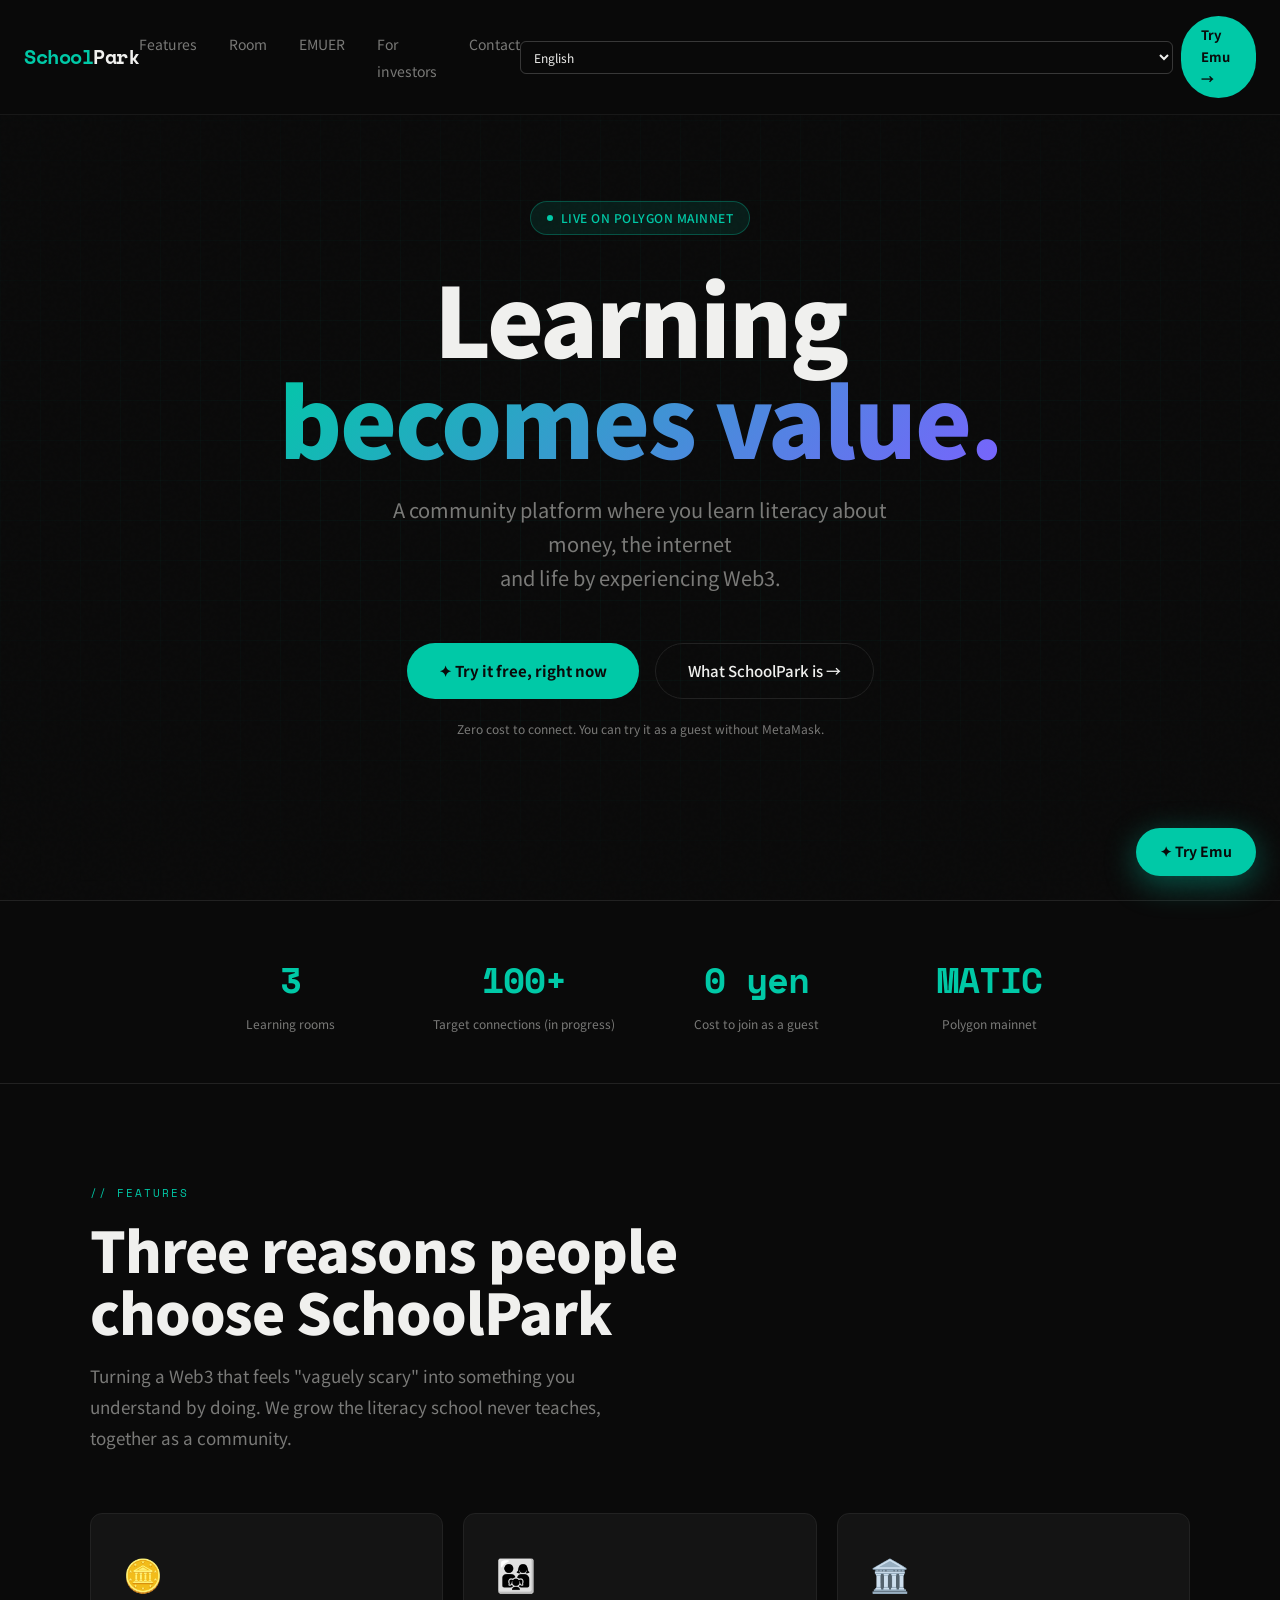
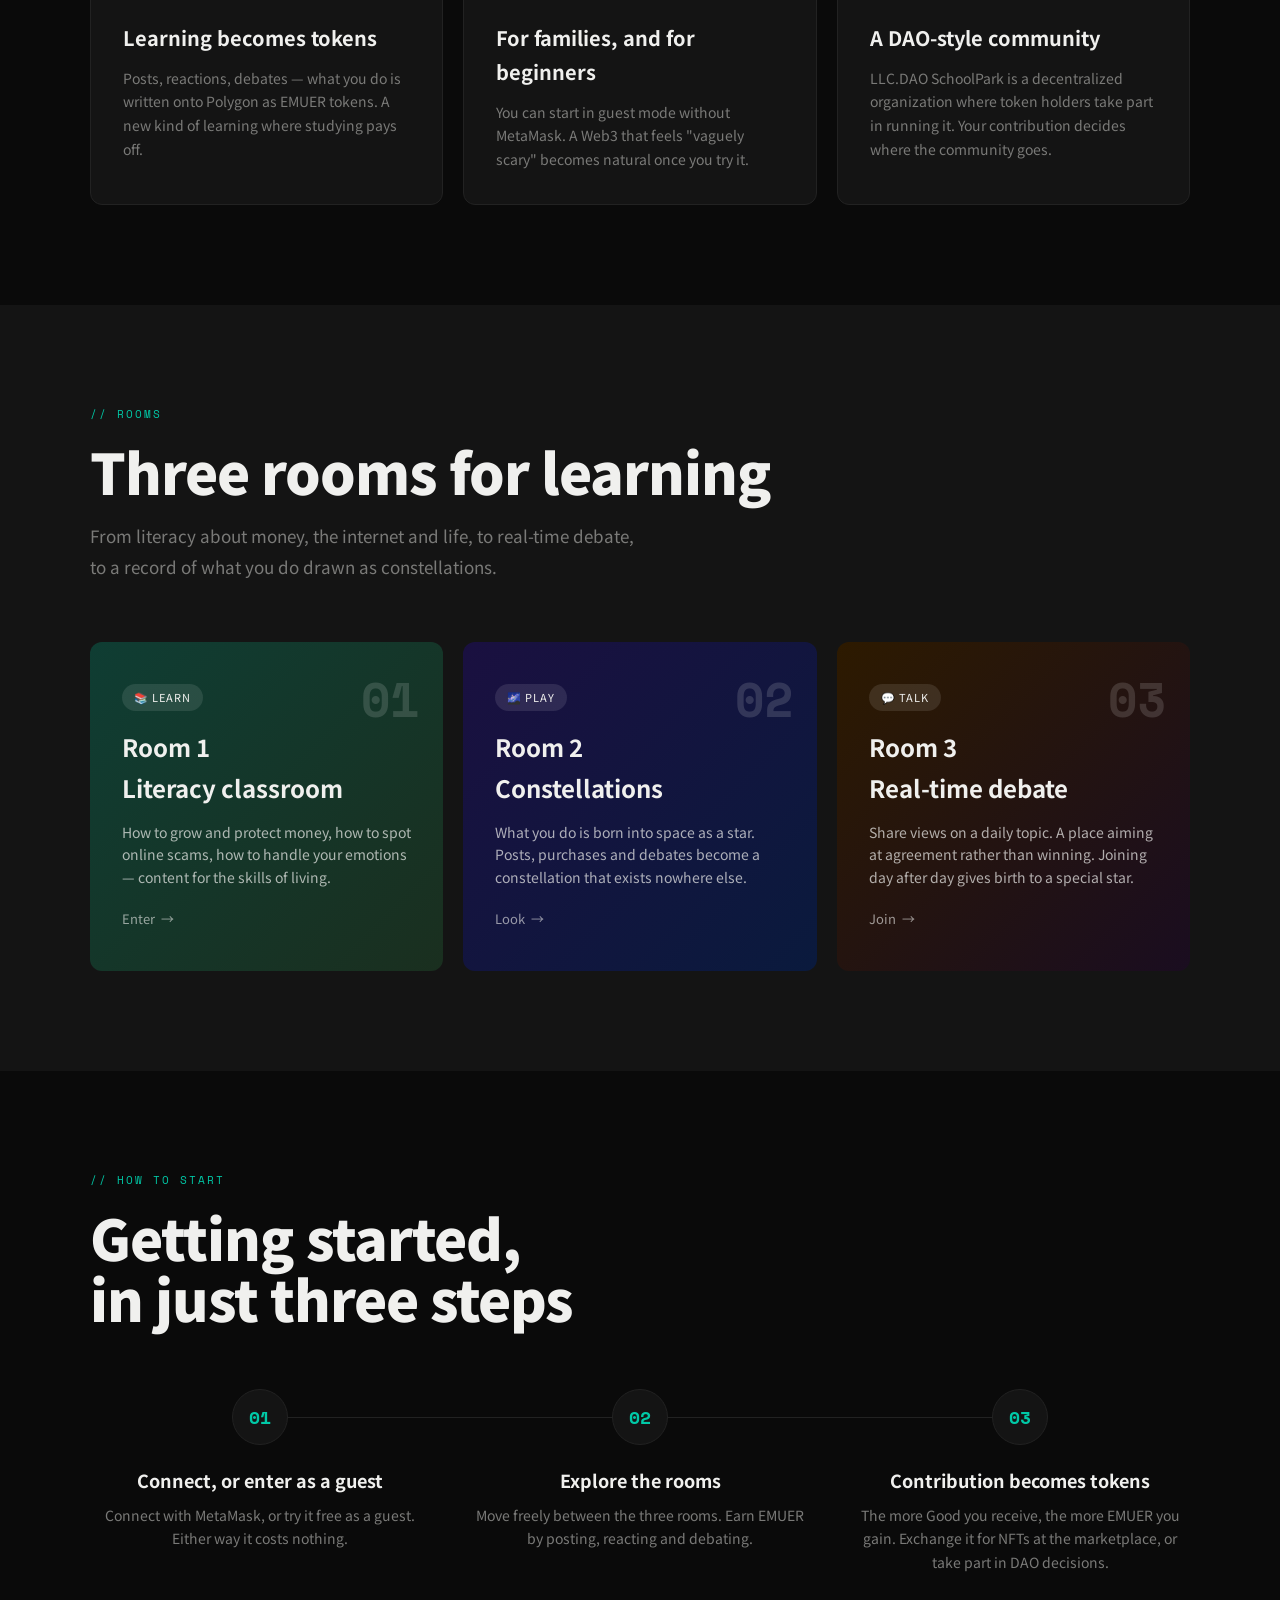
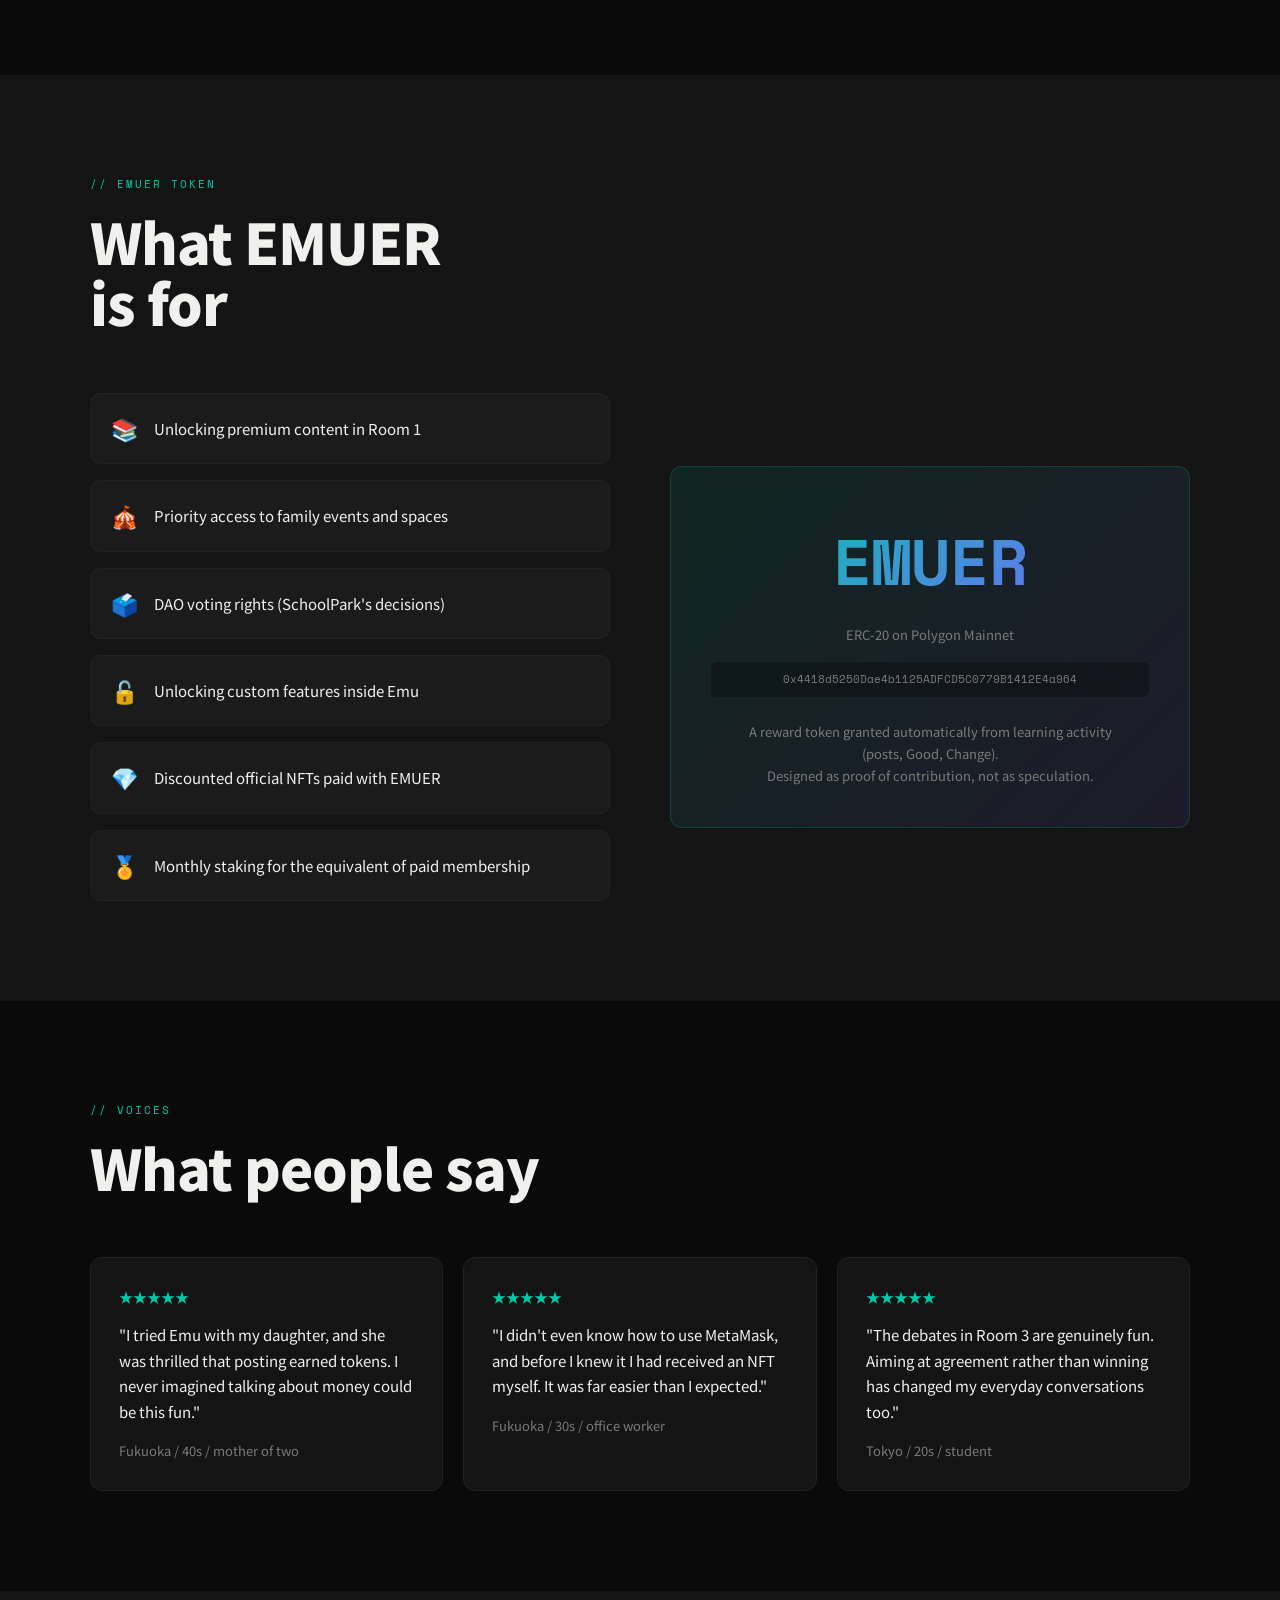
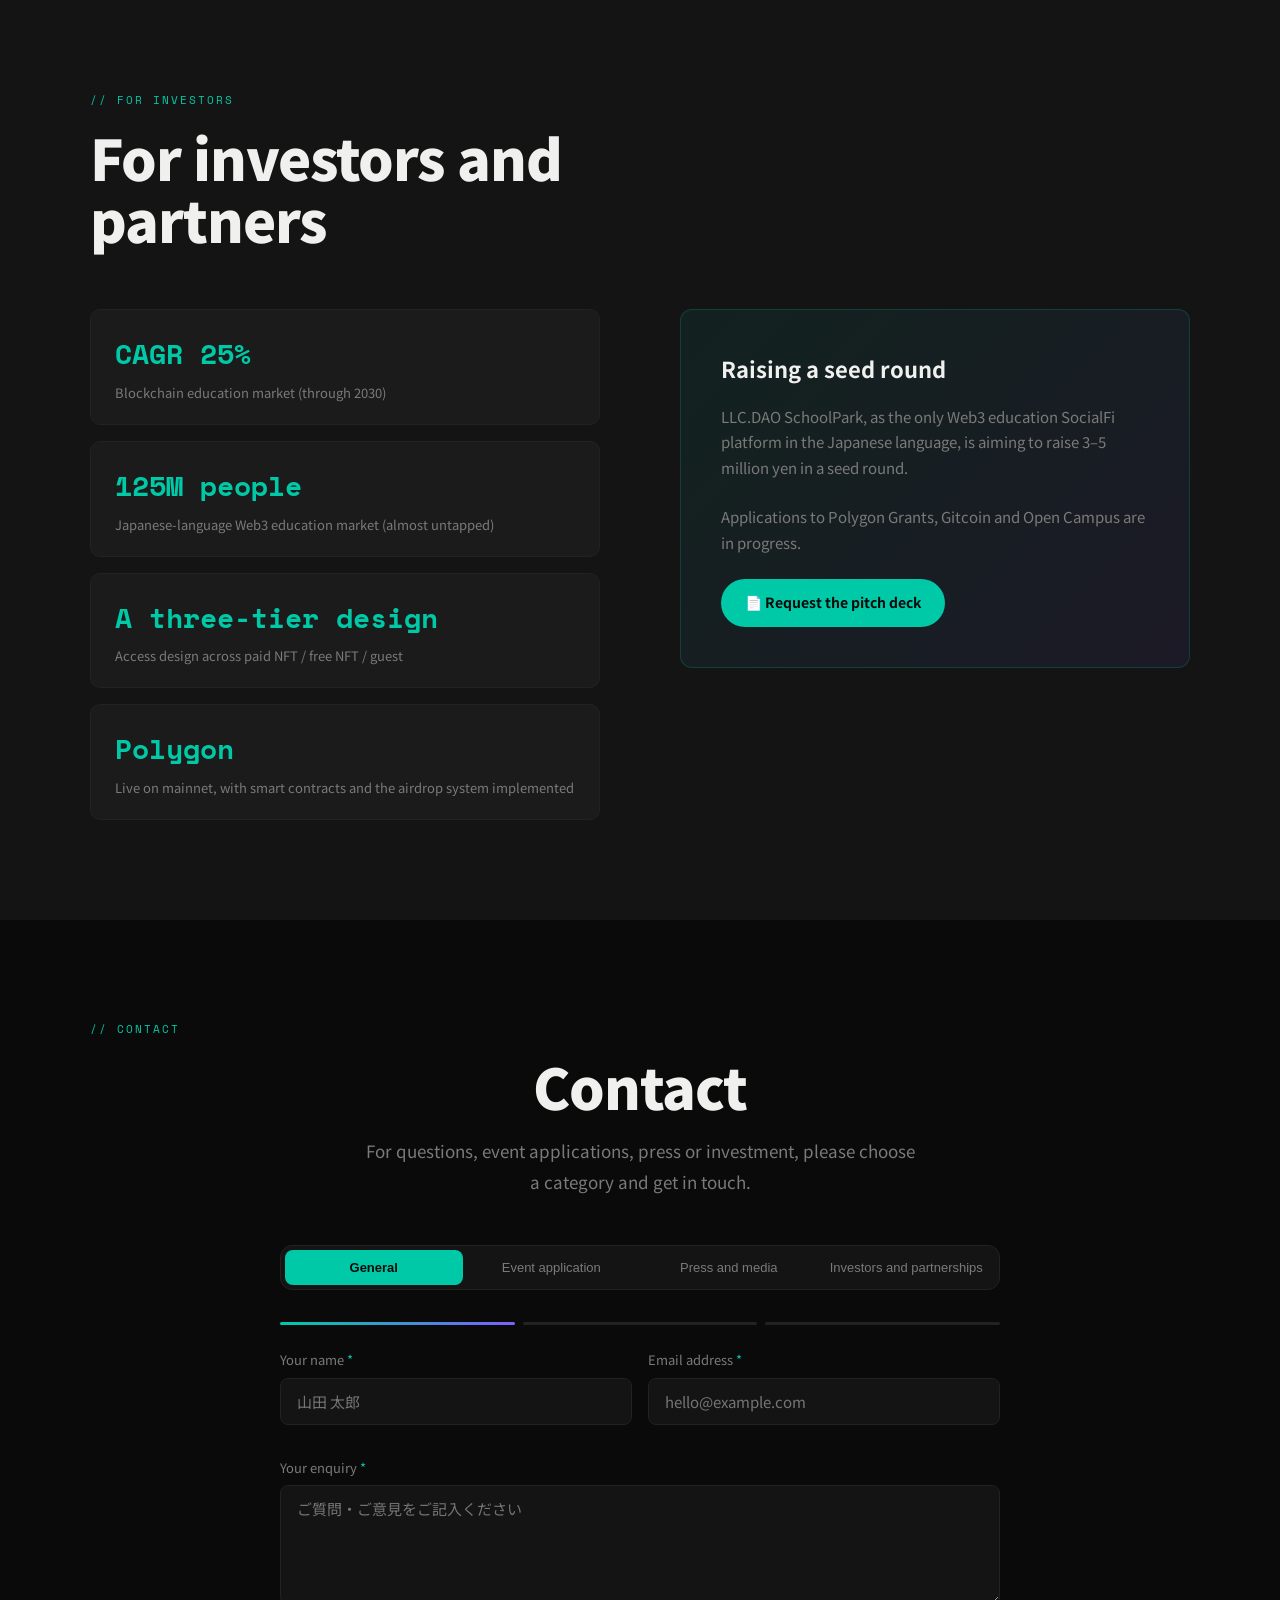
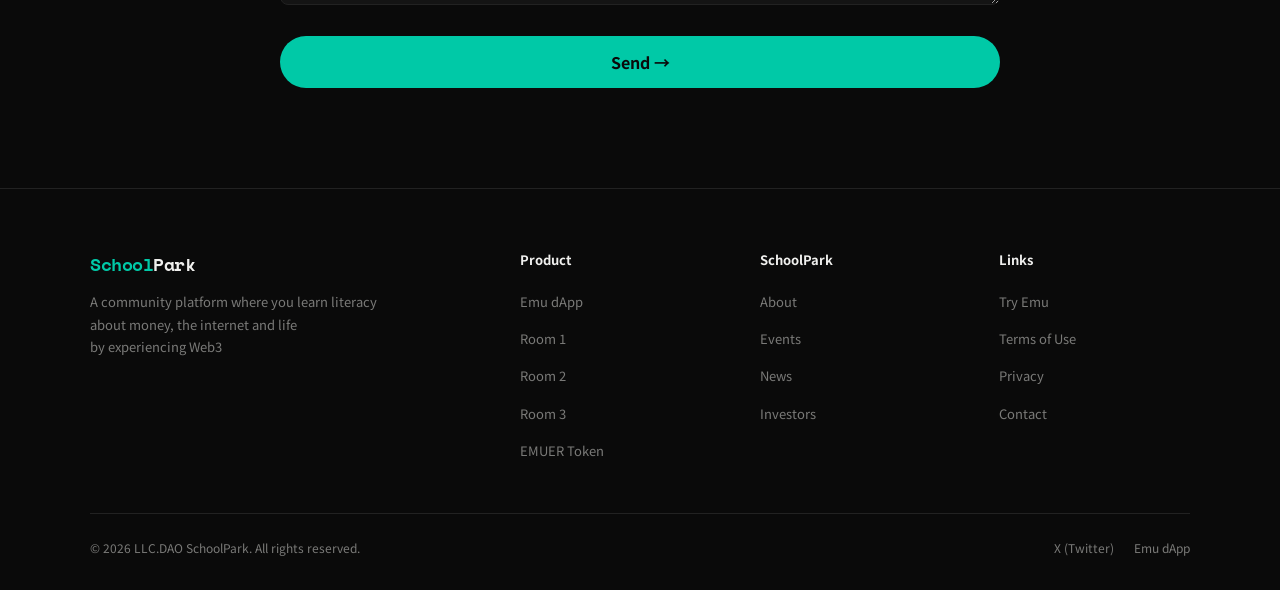
==== commit 99fc5e25: "feat: 残りのページ（プライバシー・特商法・SchoolPark紹介）を4言語に対応 - privacy.html / legal/tokusho.html / SchoolPark_ホームページ" ====
--- a/SchoolPark_ホームページ/index.html
+++ b/SchoolPark_ホームページ/index.html
@@ -477,6 +477,10 @@
 .floating-cta:hover{transform:translateY(-3px)}
 @media(max-width:768px){.floating-cta{bottom:16px;right:16px;font-size:13px;padding:10px 18px}}
 </style>
+<script>window.CHES_TITLE_KEY = "spp.doc.title";</script>
+<script src="../i18n.js" defer></script>
+<script src="../i18n-schoolpark.js" defer></script>
+<style>.lang-select{background:transparent;border:1px solid rgba(128,128,128,.4);color:inherit;border-radius:6px;padding:6px 9px;font-size:12px;cursor:pointer;font-family:inherit;margin-right:8px;}</style>
 </head>
 <body>
 
@@ -484,13 +488,14 @@
 <nav id="navbar">
   <a href="#" class="nav-logo">School<span style="color:var(--text)">Park</span></a>
   <ul class="nav-links">
-    <li><a href="#features">特徴</a></li>
+    <li><a href="#features" data-i18n="spp.001">特徴</a></li>
     <li><a href="#rooms">Room</a></li>
     <li><a href="#tokenomics">EMUER</a></li>
-    <li><a href="#investors">投資家の方へ</a></li>
-    <li><a href="#contact">お問い合わせ</a></li>
+    <li><a href="#investors" data-i18n="spp.002">投資家の方へ</a></li>
+    <li><a href="#contact" data-i18n="spp.003">お問い合わせ</a></li>
   </ul>
-  <a href="https://schoolpark-emu.vercel.app" target="_blank" class="nav-cta">Emuを体験 →</a>
+  <select class="lang-select" data-lang-select aria-label="Language" data-i18n-title="nav.lang"></select>
+    <a href="https://schoolpark-emu.vercel.app" target="_blank" class="nav-cta" data-i18n="spp.004">Emuを体験 →</a>
   <div class="hamburger" onclick="toggleMenu()">
     <span></span><span></span><span></span>
   </div>
@@ -503,21 +508,21 @@
     <span class="dot"></span>
     LIVE ON POLYGON MAINNET
   </div>
-  <h1 class="hero-title">
+  <h1 class="hero-title" data-i18n-html="spp.005">
     学ぶことが、<br>
     <span class="hero-accent">価値になる。</span>
   </h1>
-  <p class="hero-sub">
+  <p class="hero-sub" data-i18n-html="spp.006">
     お金・ネット・人生のリテラシーを、Web3で体験しながら学べる<br>
     コミュニティプラットフォーム。
   </p>
   <div class="hero-actions">
-    <a href="https://schoolpark-emu.vercel.app" target="_blank" class="btn-primary">
+    <a href="https://schoolpark-emu.vercel.app" target="_blank" class="btn-primary" data-i18n="spp.007">
       ✦ 今すぐ無料で体験
     </a>
-    <a href="#about" class="btn-secondary">SchoolParkとは →</a>
-  </div>
-  <p class="hero-note">接続0円・MetaMask不要でゲストとして体験できます</p>
+    <a href="#about" class="btn-secondary" data-i18n="spp.008">SchoolParkとは →</a>
+  </div>
+  <p class="hero-note" data-i18n="spp.009">接続0円・MetaMask不要でゲストとして体験できます</p>
 </section>
 
 <!-- STATS -->
@@ -525,15 +530,15 @@
   <div class="stats-inner">
     <div>
       <div class="stat-num">3</div>
-      <div class="stat-label">学習ルーム</div>
+      <div class="stat-label" data-i18n="spp.010">学習ルーム</div>
     </div>
     <div>
       <div class="stat-num">100+</div>
-      <div class="stat-label">目標接続数（進行中）</div>
+      <div class="stat-label" data-i18n="spp.011">目標接続数（進行中）</div>
     </div>
     <div>
-      <div class="stat-num">0円</div>
-      <div class="stat-label">ゲスト参加費用</div>
+      <div class="stat-num" data-i18n="spp.012">0円</div>
+      <div class="stat-label" data-i18n="spp.013">ゲスト参加費用</div>
     </div>
     <div>
       <div class="stat-num">MATIC</div>
@@ -546,23 +551,23 @@
 <section id="features">
   <div class="section-inner">
     <div class="section-label">// FEATURES</div>
-    <h2 class="section-title">SchoolParkが<br>選ばれる3つの理由</h2>
-    <p class="section-desc">「なんとなく怖い」Web3を、体験から理解へ。学校では教えてくれないリテラシーを、コミュニティで育てます。</p>
+    <h2 class="section-title" data-i18n-html="spp.014">SchoolParkが<br>選ばれる3つの理由</h2>
+    <p class="section-desc" data-i18n="spp.015">「なんとなく怖い」Web3を、体験から理解へ。学校では教えてくれないリテラシーを、コミュニティで育てます。</p>
     <div class="features-grid">
       <div class="feature-card">
         <span class="feature-icon">🪙</span>
-        <h3>学ぶことがトークンになる</h3>
-        <p>投稿・リアクション・議論——あなたの行動がそのままEMUERトークンとしてPolygon上に刻まれます。勉強が報われる、新しい学習体験。</p>
+        <h3 data-i18n="spp.016">学ぶことがトークンになる</h3>
+        <p data-i18n="spp.017">投稿・リアクション・議論——あなたの行動がそのままEMUERトークンとしてPolygon上に刻まれます。勉強が報われる、新しい学習体験。</p>
       </div>
       <div class="feature-card">
         <span class="feature-icon">👨‍👩‍👧</span>
-        <h3>親子でも、初心者でも</h3>
-        <p>MetaMask不要のゲストモードから始められます。「なんとなく怖い」Web3を、体験から自然に理解できます。</p>
+        <h3 data-i18n="spp.018">親子でも、初心者でも</h3>
+        <p data-i18n="spp.019">MetaMask不要のゲストモードから始められます。「なんとなく怖い」Web3を、体験から自然に理解できます。</p>
       </div>
       <div class="feature-card">
         <span class="feature-icon">🏛️</span>
-        <h3>DAO型コミュニティ</h3>
-        <p>LLC.DAO SchoolParkはトークン保有者が運営に参加できる分散型組織。あなたの貢献がコミュニティの方向を決めます。</p>
+        <h3 data-i18n="spp.020">DAO型コミュニティ</h3>
+        <p data-i18n="spp.021">LLC.DAO SchoolParkはトークン保有者が運営に参加できる分散型組織。あなたの貢献がコミュニティの方向を決めます。</p>
       </div>
     </div>
   </div>
@@ -572,29 +577,29 @@
 <section id="rooms">
   <div class="section-inner">
     <div class="section-label">// ROOMS</div>
-    <h2 class="section-title">3つの学びの部屋</h2>
-    <p class="section-desc">お金・ネット・人生のリテラシーから、リアルタイム議論、星座で見る行動記録まで。</p>
+    <h2 class="section-title" data-i18n="spp.022">3つの学びの部屋</h2>
+    <p class="section-desc" data-i18n="spp.023">お金・ネット・人生のリテラシーから、リアルタイム議論、星座で見る行動記録まで。</p>
     <div class="rooms-grid">
       <div class="room-card room1">
         <div class="room-num">01</div>
-        <div class="room-tag">📚 学び</div>
-        <h3>Room 1<br>リテラシー教室</h3>
-        <p>お金の増やし方・守り方、ネット詐欺の見抜き方、感情コントロール……生きる力を学ぶコンテンツ。</p>
-        <div class="room-arrow">入る <span>→</span></div>
+        <div class="room-tag" data-i18n="spp.024">📚 学び</div>
+        <h3 data-i18n-html="spp.025">Room 1<br>リテラシー教室</h3>
+        <p data-i18n="spp.026">お金の増やし方・守り方、ネット詐欺の見抜き方、感情コントロール……生きる力を学ぶコンテンツ。</p>
+        <div class="room-arrow" data-i18n-html="spp.027">入る <span>→</span></div>
       </div>
       <div class="room-card room2">
         <div class="room-num">02</div>
-        <div class="room-tag">🌌 遊び</div>
-        <h3>Room 2<br>星座コンステレーション</h3>
-        <p>あなたの行動が星として宇宙に生まれる。投稿・購入・議論の記録が、世界で唯一の星座になります。</p>
-        <div class="room-arrow">見る <span>→</span></div>
+        <div class="room-tag" data-i18n="spp.028">🌌 遊び</div>
+        <h3 data-i18n-html="spp.029">Room 2<br>星座コンステレーション</h3>
+        <p data-i18n="spp.030">あなたの行動が星として宇宙に生まれる。投稿・購入・議論の記録が、世界で唯一の星座になります。</p>
+        <div class="room-arrow" data-i18n-html="spp.031">見る <span>→</span></div>
       </div>
       <div class="room-card room3">
         <div class="room-num">03</div>
-        <div class="room-tag">💬 交流</div>
-        <h3>Room 3<br>リアルタイム議論</h3>
-        <p>毎日のトピックに意見を出し合う。論破ではなく「合意」を目指す議論の場。連続参加で特別な星が生まれます。</p>
-        <div class="room-arrow">参加する <span>→</span></div>
+        <div class="room-tag" data-i18n="spp.032">💬 交流</div>
+        <h3 data-i18n-html="spp.033">Room 3<br>リアルタイム議論</h3>
+        <p data-i18n="spp.034">毎日のトピックに意見を出し合う。論破ではなく「合意」を目指す議論の場。連続参加で特別な星が生まれます。</p>
+        <div class="room-arrow" data-i18n-html="spp.035">参加する <span>→</span></div>
       </div>
     </div>
   </div>
@@ -604,22 +609,22 @@
 <section id="how">
   <div class="section-inner">
     <div class="section-label">// HOW TO START</div>
-    <h2 class="section-title">はじめ方、<br>たった3ステップ</h2>
+    <h2 class="section-title" data-i18n-html="spp.036">はじめ方、<br>たった3ステップ</h2>
     <div class="steps">
       <div class="step">
         <div class="step-num">01</div>
-        <h3>接続する or ゲストで入る</h3>
-        <p>MetaMaskで接続するか、ゲストとして無料体験。どちらも0円で始められます。</p>
+        <h3 data-i18n="spp.037">接続する or ゲストで入る</h3>
+        <p data-i18n="spp.038">MetaMaskで接続するか、ゲストとして無料体験。どちらも0円で始められます。</p>
       </div>
       <div class="step">
         <div class="step-num">02</div>
-        <h3>ルームを探索する</h3>
-        <p>3つのルームを自由に移動。投稿・リアクション・議論でEMUERを獲得していきます。</p>
+        <h3 data-i18n="spp.039">ルームを探索する</h3>
+        <p data-i18n="spp.040">3つのルームを自由に移動。投稿・リアクション・議論でEMUERを獲得していきます。</p>
       </div>
       <div class="step">
         <div class="step-num">03</div>
-        <h3>貢献がトークンになる</h3>
-        <p>GoodされるほどEMUER増加。取引所でNFTに交換したり、DAOの意思決定に参加できます。</p>
+        <h3 data-i18n="spp.041">貢献がトークンになる</h3>
+        <p data-i18n="spp.042">GoodされるほどEMUER増加。取引所でNFTに交換したり、DAOの意思決定に参加できます。</p>
       </div>
     </div>
   </div>
@@ -629,21 +634,21 @@
 <section id="tokenomics">
   <div class="section-inner">
     <div class="section-label">// EMUER TOKEN</div>
-    <h2 class="section-title">EMUERの<br>使い道</h2>
+    <h2 class="section-title" data-i18n-html="spp.043">EMUERの<br>使い道</h2>
     <div class="token-grid">
       <ul class="token-use-list">
-        <li><span>📚</span><span>Room1プレミアムコンテンツの解放</span></li>
-        <li><span>🎪</span><span>親子イベント・スペースへの優先参加</span></li>
-        <li><span>🗳️</span><span>DAO投票権（SchoolParkの意思決定）</span></li>
-        <li><span>🔓</span><span>Emu内カスタム機能の解放</span></li>
-        <li><span>💎</span><span>公式NFTをEMUERで割引購入</span></li>
-        <li><span>🏅</span><span>月額ステーキングで有料会員相当に</span></li>
+        <li data-i18n-html="spp.044"><span>📚</span><span>Room1プレミアムコンテンツの解放</span></li>
+        <li data-i18n-html="spp.045"><span>🎪</span><span>親子イベント・スペースへの優先参加</span></li>
+        <li data-i18n-html="spp.046"><span>🗳️</span><span>DAO投票権（SchoolParkの意思決定）</span></li>
+        <li data-i18n-html="spp.047"><span>🔓</span><span>Emu内カスタム機能の解放</span></li>
+        <li data-i18n-html="spp.048"><span>💎</span><span>公式NFTをEMUERで割引購入</span></li>
+        <li data-i18n-html="spp.049"><span>🏅</span><span>月額ステーキングで有料会員相当に</span></li>
       </ul>
       <div class="token-visual">
         <div class="token-symbol">EMUER</div>
         <div class="token-chain">ERC-20 on Polygon Mainnet</div>
         <div class="token-contract">0x4418d5250Dae4b1125ADFCD5C0779B1412E4a964</div>
-        <div style="margin-top:24px;font-size:13px;color:var(--muted);line-height:1.7">
+        <div style="margin-top:24px;font-size:13px;color:var(--muted);line-height:1.7" data-i18n-html="spp.050">
           学習行動（投稿・Good・Change）から<br>
           自動で付与される報酬トークン。<br>
           投機ではなく「貢献の証明」として設計。
@@ -657,22 +662,22 @@
 <section id="voices">
   <div class="section-inner">
     <div class="section-label">// VOICES</div>
-    <h2 class="section-title">ユーザーの声</h2>
+    <h2 class="section-title" data-i18n="spp.051">ユーザーの声</h2>
     <div class="testimonials-grid">
       <div class="testimonial-card">
         <div class="testimonial-stars">★★★★★</div>
-        <p class="testimonial-text">「娘と一緒にEmuを使ってみたら、投稿したらトークンがもらえて大盛り上がり！お金の話がこんなに楽しくできるとは思いませんでした。」</p>
-        <div class="testimonial-author">福岡市 / 40代 / 2児の母</div>
+        <p class="testimonial-text" data-i18n="spp.052">「娘と一緒にEmuを使ってみたら、投稿したらトークンがもらえて大盛り上がり！お金の話がこんなに楽しくできるとは思いませんでした。」</p>
+        <div class="testimonial-author" data-i18n="spp.053">福岡市 / 40代 / 2児の母</div>
       </div>
       <div class="testimonial-card">
         <div class="testimonial-stars">★★★★★</div>
-        <p class="testimonial-text">「MetaMaskの使い方も知らなかった私が、気づいたら自分でNFTを受け取っていた。思っていたより全然難しくなかった。」</p>
-        <div class="testimonial-author">福岡市 / 30代 / 会社員</div>
+        <p class="testimonial-text" data-i18n="spp.054">「MetaMaskの使い方も知らなかった私が、気づいたら自分でNFTを受け取っていた。思っていたより全然難しくなかった。」</p>
+        <div class="testimonial-author" data-i18n="spp.055">福岡市 / 30代 / 会社員</div>
       </div>
       <div class="testimonial-card">
         <div class="testimonial-stars">★★★★★</div>
-        <p class="testimonial-text">「Room3の議論がめちゃくちゃ面白い。論破じゃなくて合意を目指すルールが、日常の会話も変えてくれた気がします。」</p>
-        <div class="testimonial-author">東京都 / 20代 / 学生</div>
+        <p class="testimonial-text" data-i18n="spp.056">「Room3の議論がめちゃくちゃ面白い。論破じゃなくて合意を目指すルールが、日常の会話も変えてくれた気がします。」</p>
+        <div class="testimonial-author" data-i18n="spp.057">東京都 / 20代 / 学生</div>
       </div>
     </div>
   </div>
@@ -682,31 +687,31 @@
 <section id="investors">
   <div class="section-inner">
     <div class="section-label">// FOR INVESTORS</div>
-    <h2 class="section-title">投資家・<br>パートナーの方へ</h2>
+    <h2 class="section-title" data-i18n-html="spp.058">投資家・<br>パートナーの方へ</h2>
     <div class="investor-content">
       <div class="market-stats">
         <div class="market-stat">
           <div class="market-stat-num">CAGR 25%</div>
-          <div class="market-stat-label">ブロックチェーン教育市場（〜2030年）</div>
+          <div class="market-stat-label" data-i18n="spp.059">ブロックチェーン教育市場（〜2030年）</div>
         </div>
         <div class="market-stat">
-          <div class="market-stat-num">125M人</div>
-          <div class="market-stat-label">日本語圏Web3教育市場（ほぼ未開拓）</div>
+          <div class="market-stat-num" data-i18n="spp.060">125M人</div>
+          <div class="market-stat-label" data-i18n="spp.061">日本語圏Web3教育市場（ほぼ未開拓）</div>
         </div>
         <div class="market-stat">
-          <div class="market-stat-num">3層設計</div>
-          <div class="market-stat-label">有料NFT / 無料NFT / ゲスト のアクセス設計</div>
+          <div class="market-stat-num" data-i18n="spp.062">3層設計</div>
+          <div class="market-stat-label" data-i18n="spp.063">有料NFT / 無料NFT / ゲスト のアクセス設計</div>
         </div>
         <div class="market-stat">
           <div class="market-stat-num">Polygon</div>
-          <div class="market-stat-label">mainnet稼働中・スマコン・エアドロシステム実装済み</div>
+          <div class="market-stat-label" data-i18n="spp.064">mainnet稼働中・スマコン・エアドロシステム実装済み</div>
         </div>
       </div>
       <div class="pitch-card">
-        <h3>シードラウンド資金調達中</h3>
-        <p>LLC.DAO SchoolParkは、日本語圏唯一のWeb3教育SocialFiプラットフォームとして、シード調達300〜500万円を目指しています。</p>
-        <p>Polygon Grants・Gitcoin・Open Campusへの申請進行中。</p>
-        <a href="#contact" class="pitch-download">
+        <h3 data-i18n="spp.065">シードラウンド資金調達中</h3>
+        <p data-i18n="spp.066">LLC.DAO SchoolParkは、日本語圏唯一のWeb3教育SocialFiプラットフォームとして、シード調達300〜500万円を目指しています。</p>
+        <p data-i18n="spp.067">Polygon Grants・Gitcoin・Open Campusへの申請進行中。</p>
+        <a href="#contact" class="pitch-download" data-i18n="spp.068">
           📄 ピッチデックを請求する
         </a>
       </div>
@@ -718,23 +723,23 @@
 <section id="contact">
   <div class="section-inner">
     <div class="section-label">// CONTACT</div>
-    <h2 class="section-title" style="text-align:center">お問い合わせ</h2>
-    <p class="section-desc" style="text-align:center;margin:0 auto 48px">ご質問・イベント申込・取材・投資家の方は、種別を選んでご連絡ください。</p>
+    <h2 class="section-title" style="text-align:center" data-i18n="spp.069">お問い合わせ</h2>
+    <p class="section-desc" style="text-align:center;margin:0 auto 48px" data-i18n="spp.070">ご質問・イベント申込・取材・投資家の方は、種別を選んでご連絡ください。</p>
 
     <div class="contact-wrap">
       <!-- TABS -->
       <div class="form-tabs">
-        <button class="form-tab active" onclick="switchTab('general')">一般</button>
-        <button class="form-tab" onclick="switchTab('event')">イベント申込</button>
-        <button class="form-tab" onclick="switchTab('media')">取材・メディア</button>
-        <button class="form-tab" onclick="switchTab('investor')">投資家・提携</button>
+        <button class="form-tab active" onclick="switchTab('general')" data-i18n="spp.071">一般</button>
+        <button class="form-tab" onclick="switchTab('event')" data-i18n="spp.072">イベント申込</button>
+        <button class="form-tab" onclick="switchTab('media')" data-i18n="spp.073">取材・メディア</button>
+        <button class="form-tab" onclick="switchTab('investor')" data-i18n="spp.074">投資家・提携</button>
       </div>
 
       <!-- SUCCESS STATE -->
       <div id="form-success" class="form-success" style="display:none">
         <div class="form-success-icon">✅</div>
-        <h3>送信が完了しました！</h3>
-        <p>内容を確認の上、2〜3営業日以内にご連絡いたします。<br>自動返信メールをご確認ください。</p>
+        <h3 data-i18n="spp.075">送信が完了しました！</h3>
+        <p data-i18n-html="spp.076">内容を確認の上、2〜3営業日以内にご連絡いたします。<br>自動返信メールをご確認ください。</p>
       </div>
 
       <!-- FORM: GENERAL -->
@@ -746,19 +751,19 @@
         </div>
         <div class="form-row">
           <div class="form-group">
-            <label>お名前<span class="required">*</span></label>
+            <label data-i18n-html="spp.077">お名前<span class="required">*</span></label>
             <input type="text" name="name" placeholder="山田 太郎" required>
           </div>
           <div class="form-group">
-            <label>メールアドレス<span class="required">*</span></label>
+            <label data-i18n-html="spp.078">メールアドレス<span class="required">*</span></label>
             <input type="email" name="email" placeholder="hello@example.com" required>
           </div>
         </div>
         <div class="form-group">
-          <label>お問い合わせ内容<span class="required">*</span></label>
+          <label data-i18n-html="spp.079">お問い合わせ内容<span class="required">*</span></label>
           <textarea name="message" placeholder="ご質問・ご意見をご記入ください" required></textarea>
         </div>
-        <button type="submit" class="form-submit">送信する →</button>
+        <button type="submit" class="form-submit" data-i18n="spp.080">送信する →</button>
       </form>
 
       <!-- FORM: EVENT -->
@@ -770,42 +775,42 @@
         </div>
         <div class="form-row">
           <div class="form-group">
-            <label>お名前<span class="required">*</span></label>
+            <label data-i18n-html="spp.081">お名前<span class="required">*</span></label>
             <input type="text" name="name" placeholder="山田 太郎" required>
           </div>
           <div class="form-group">
-            <label>メールアドレス<span class="required">*</span></label>
+            <label data-i18n-html="spp.082">メールアドレス<span class="required">*</span></label>
             <input type="email" name="email" placeholder="hello@example.com" required>
           </div>
         </div>
         <div class="form-row">
           <div class="form-group">
-            <label>お子様の年齢</label>
+            <label data-i18n="spp.083">お子様の年齢</label>
             <select name="child_age">
-              <option value="">選択してください</option>
-              <option>未就学児</option>
-              <option>小学生</option>
-              <option>中学生</option>
-              <option>高校生</option>
-              <option>子どもなし（大人のみ）</option>
+              <option value="" data-i18n="spp.084">選択してください</option>
+              <option data-i18n="spp.085">未就学児</option>
+              <option data-i18n="spp.086">小学生</option>
+              <option data-i18n="spp.087">中学生</option>
+              <option data-i18n="spp.088">高校生</option>
+              <option data-i18n="spp.089">子どもなし（大人のみ）</option>
             </select>
           </div>
           <div class="form-group">
-            <label>参加人数</label>
+            <label data-i18n="spp.090">参加人数</label>
             <select name="participants">
-              <option value="">選択してください</option>
-              <option>1名</option>
-              <option>2名（親子）</option>
-              <option>3〜5名</option>
-              <option>6名以上（団体）</option>
+              <option value="" data-i18n="spp.091">選択してください</option>
+              <option data-i18n="spp.092">1名</option>
+              <option data-i18n="spp.093">2名（親子）</option>
+              <option data-i18n="spp.094">3〜5名</option>
+              <option data-i18n="spp.095">6名以上（団体）</option>
             </select>
           </div>
         </div>
         <div class="form-group">
-          <label>ご要望・ご質問</label>
+          <label data-i18n="spp.096">ご要望・ご質問</label>
           <textarea name="message" placeholder="参加希望日程や特別な配慮事項があればご記入ください"></textarea>
         </div>
-        <button type="submit" class="form-submit">イベント申込を送信 →</button>
+        <button type="submit" class="form-submit" data-i18n="spp.097">イベント申込を送信 →</button>
       </form>
 
       <!-- FORM: MEDIA -->
@@ -817,23 +822,23 @@
         </div>
         <div class="form-row">
           <div class="form-group">
-            <label>会社名・媒体名<span class="required">*</span></label>
+            <label data-i18n-html="spp.098">会社名・媒体名<span class="required">*</span></label>
             <input type="text" name="company" placeholder="〇〇新聞社" required>
           </div>
           <div class="form-group">
-            <label>担当者名<span class="required">*</span></label>
+            <label data-i18n-html="spp.099">担当者名<span class="required">*</span></label>
             <input type="text" name="name" placeholder="山田 太郎" required>
           </div>
         </div>
         <div class="form-group">
-          <label>メールアドレス<span class="required">*</span></label>
+          <label data-i18n-html="spp.100">メールアドレス<span class="required">*</span></label>
           <input type="email" name="email" placeholder="press@example.com" required>
         </div>
         <div class="form-group">
-          <label>取材・掲載内容<span class="required">*</span></label>
+          <label data-i18n-html="spp.101">取材・掲載内容<span class="required">*</span></label>
           <textarea name="message" placeholder="取材の趣旨・掲載媒体・希望日程などをご記入ください" required></textarea>
         </div>
-        <button type="submit" class="form-submit">取材依頼を送信 →</button>
+        <button type="submit" class="form-submit" data-i18n="spp.102">取材依頼を送信 →</button>
       </form>
 
       <!-- FORM: INVESTOR -->
@@ -846,34 +851,34 @@
         </div>
         <div class="form-row">
           <div class="form-group">
-            <label>会社名・ファンド名<span class="required">*</span></label>
+            <label data-i18n-html="spp.103">会社名・ファンド名<span class="required">*</span></label>
             <input type="text" name="company" placeholder="〇〇 Ventures" required>
           </div>
           <div class="form-group">
-            <label>お名前・役職<span class="required">*</span></label>
+            <label data-i18n-html="spp.104">お名前・役職<span class="required">*</span></label>
             <input type="text" name="name" placeholder="山田 太郎（Partner）" required>
           </div>
         </div>
         <div class="form-group">
-          <label>メールアドレス<span class="required">*</span></label>
+          <label data-i18n-html="spp.105">メールアドレス<span class="required">*</span></label>
           <input type="email" name="email" placeholder="invest@example.com" required>
         </div>
         <div class="form-group">
-          <label>投資規模・関心領域</label>
+          <label data-i18n="spp.106">投資規模・関心領域</label>
           <select name="scale">
-            <option value="">選択してください</option>
-            <option>〜100万円（グラント・補助金）</option>
-            <option>100〜500万円（シード）</option>
-            <option>500万〜1000万円</option>
-            <option>1000万円以上</option>
-            <option>業務提携（資金以外）</option>
+            <option value="" data-i18n="spp.107">選択してください</option>
+            <option data-i18n="spp.108">〜100万円（グラント・補助金）</option>
+            <option data-i18n="spp.109">100〜500万円（シード）</option>
+            <option data-i18n="spp.110">500万〜1000万円</option>
+            <option data-i18n="spp.111">1000万円以上</option>
+            <option data-i18n="spp.112">業務提携（資金以外）</option>
           </select>
         </div>
         <div class="form-group">
-          <label>メッセージ<span class="required">*</span></label>
+          <label data-i18n-html="spp.113">メッセージ<span class="required">*</span></label>
           <textarea name="message" placeholder="ご関心の背景や、ご希望をお聞かせください" required></textarea>
         </div>
-        <button type="submit" class="form-submit">ピッチデック・面談を申し込む →</button>
+        <button type="submit" class="form-submit" data-i18n="spp.114">ピッチデック・面談を申し込む →</button>
       </form>
     </div>
   </div>
@@ -884,10 +889,10 @@
   <div class="footer-inner">
     <div class="footer-brand">
       <a href="#" class="nav-logo">School<span style="color:var(--text)">Park</span></a>
-      <p>お金・ネット・人生のリテラシーを<br>Web3で体験しながら学べる<br>コミュニティプラットフォーム</p>
+      <p data-i18n-html="spp.115">お金・ネット・人生のリテラシーを<br>Web3で体験しながら学べる<br>コミュニティプラットフォーム</p>
     </div>
     <div class="footer-col">
-      <h4>プロダクト</h4>
+      <h4 data-i18n="spp.116">プロダクト</h4>
       <ul>
         <li><a href="#">Emu dApp</a></li>
         <li><a href="#">Room 1</a></li>
@@ -906,12 +911,12 @@
       </ul>
     </div>
     <div class="footer-col">
-      <h4>リンク</h4>
+      <h4 data-i18n="spp.117">リンク</h4>
       <ul>
-        <li><a href="https://schoolpark-emu.vercel.app" target="_blank">Emu を体験</a></li>
-        <li><a href="#">利用規約</a></li>
-        <li><a href="#">プライバシー</a></li>
-        <li><a href="#contact">お問い合わせ</a></li>
+        <li><a href="https://schoolpark-emu.vercel.app" target="_blank" data-i18n="spp.118">Emu を体験</a></li>
+        <li><a href="#" data-i18n="spp.119">利用規約</a></li>
+        <li><a href="#" data-i18n="spp.120">プライバシー</a></li>
+        <li><a href="#contact" data-i18n="spp.121">お問い合わせ</a></li>
       </ul>
     </div>
   </div>
@@ -925,7 +930,7 @@
 </footer>
 
 <!-- FLOATING CTA -->
-<a href="https://schoolpark-emu.vercel.app" target="_blank" class="floating-cta">
+<a href="https://schoolpark-emu.vercel.app" target="_blank" class="floating-cta" data-i18n="spp.122">
   ✦ Emuを体験する
 </a>
 
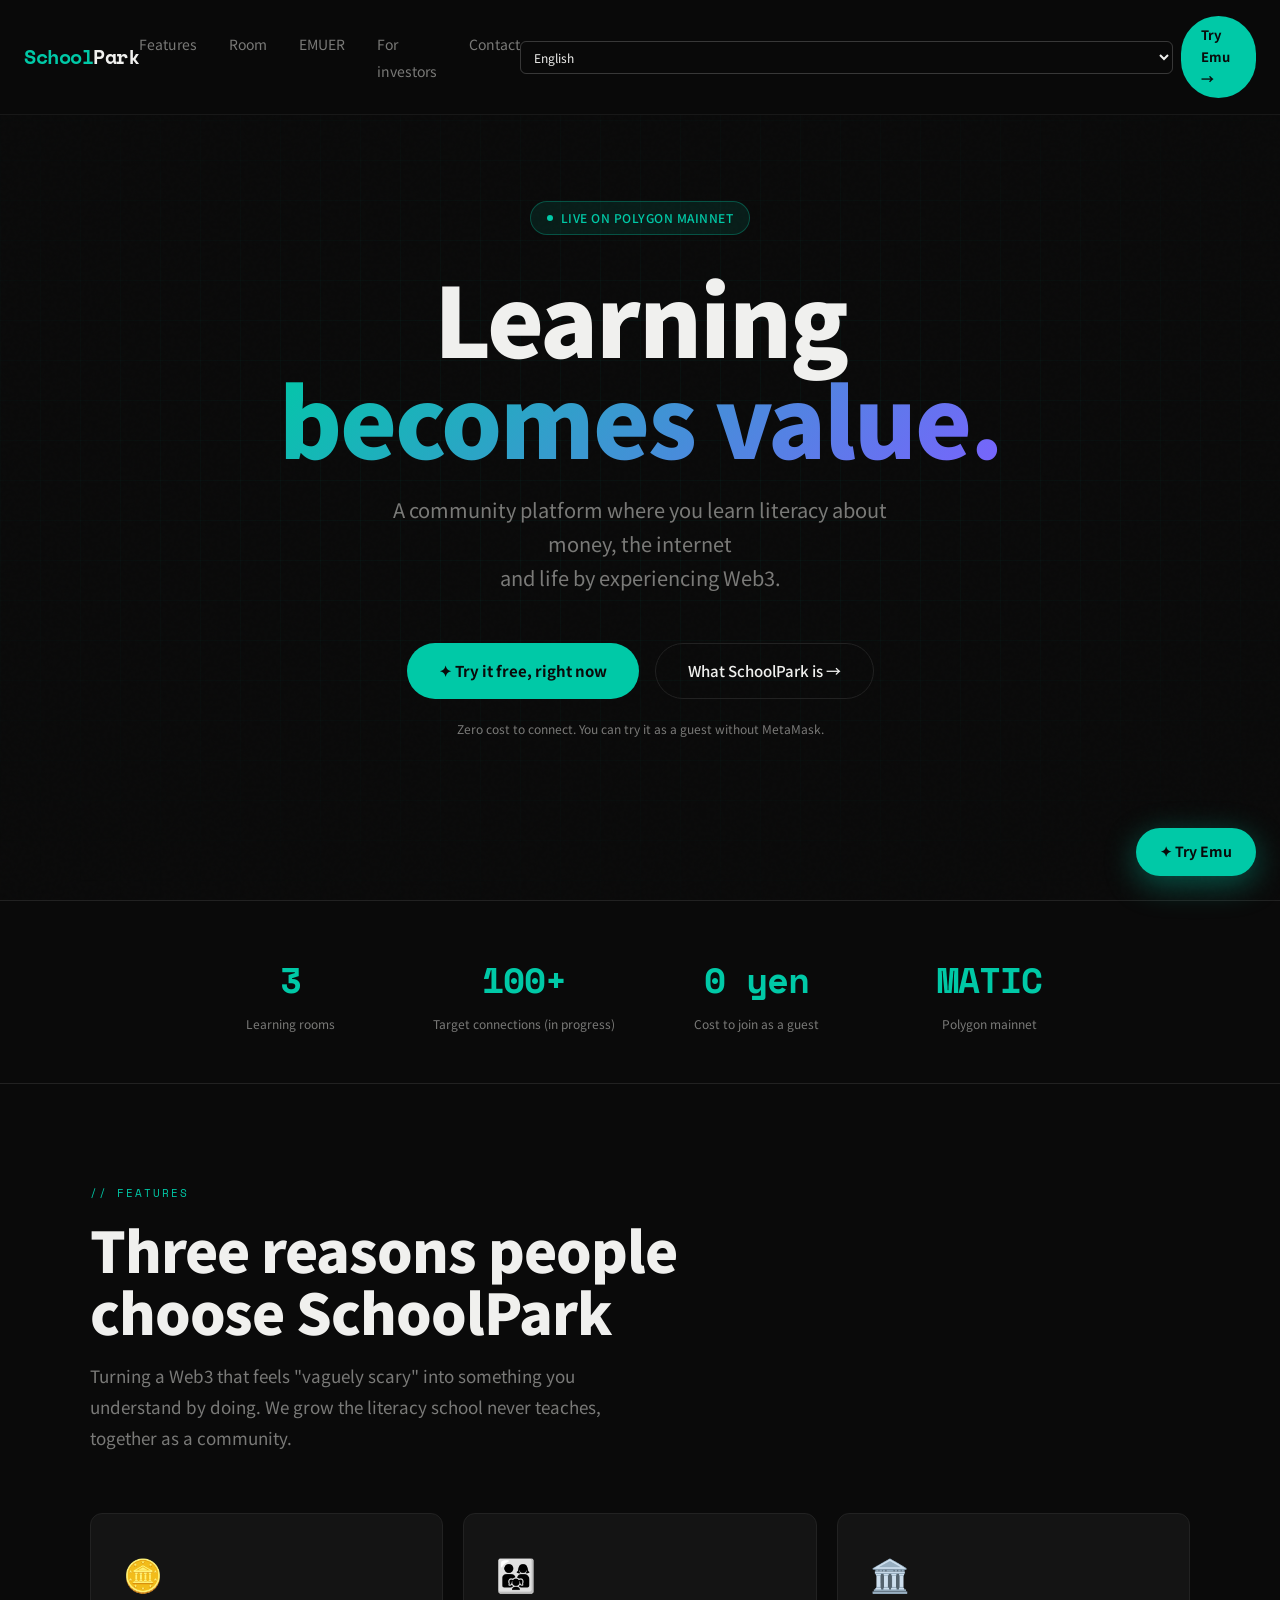
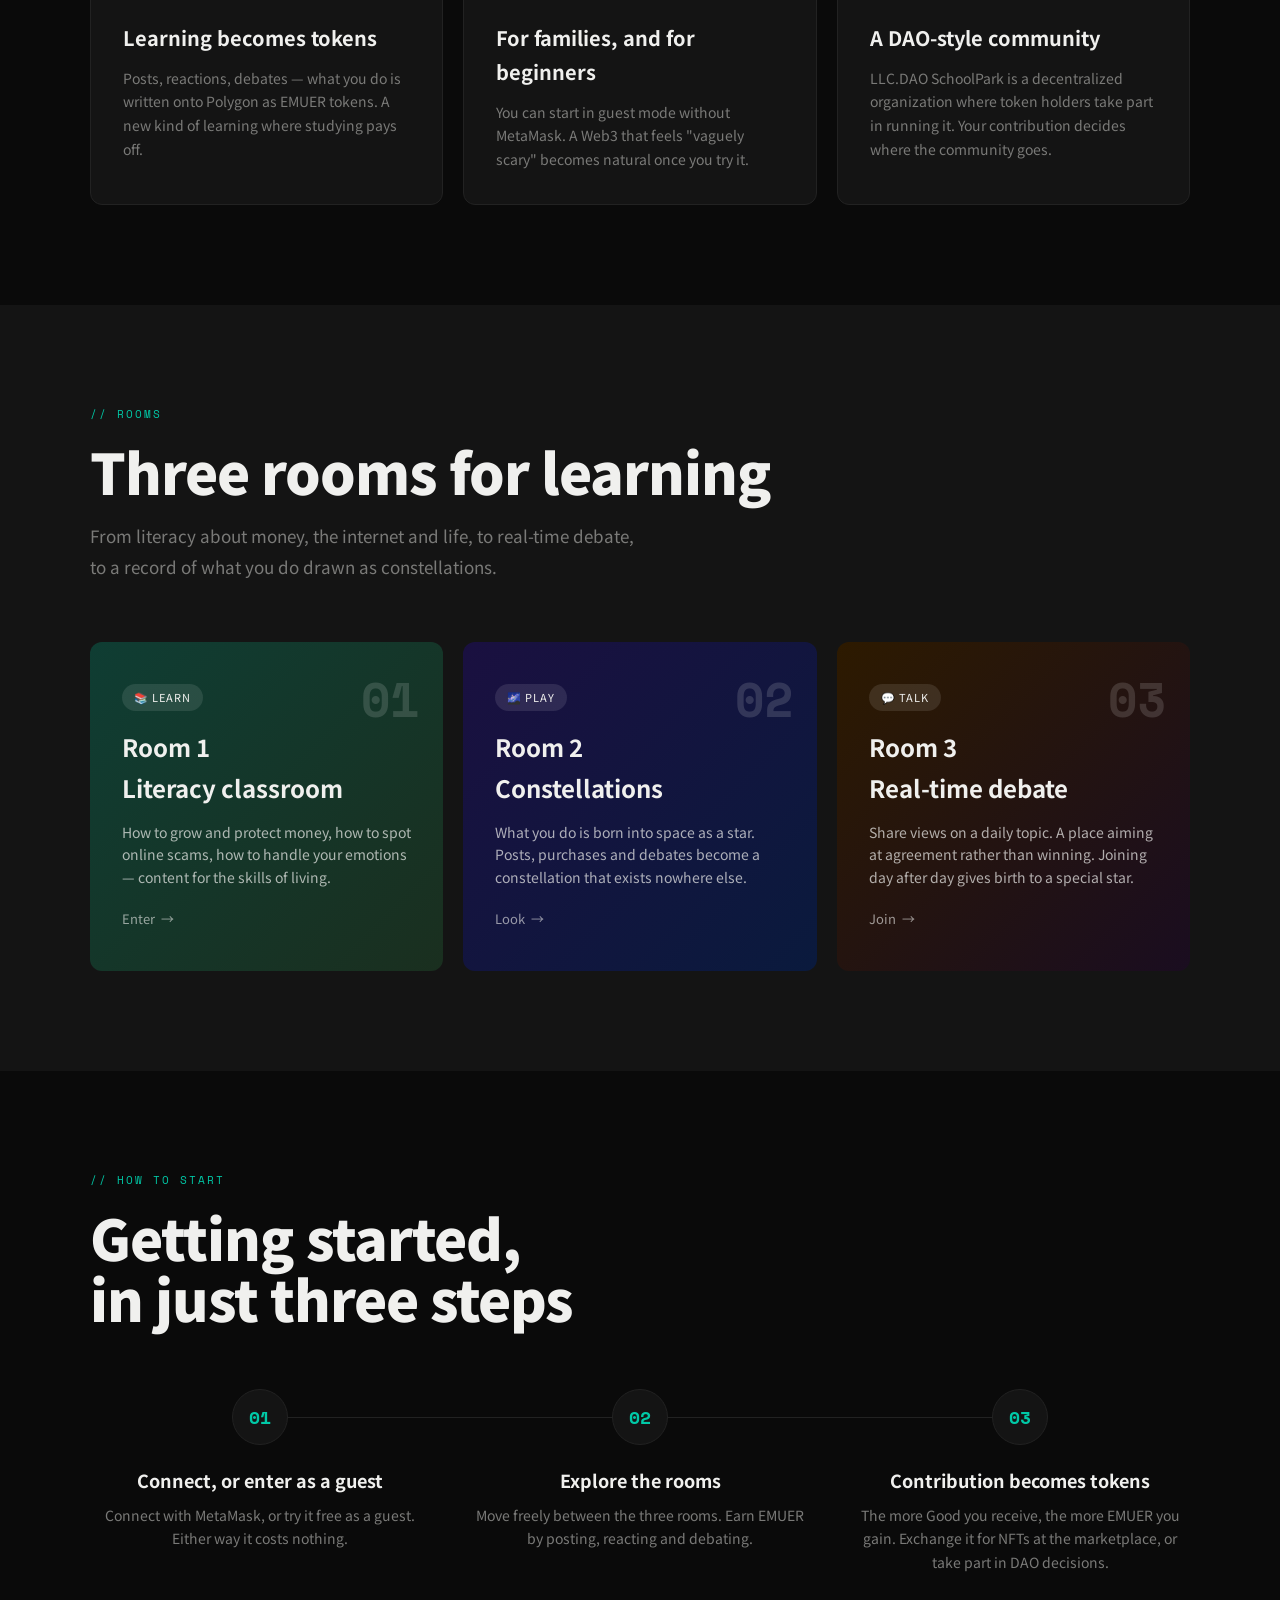
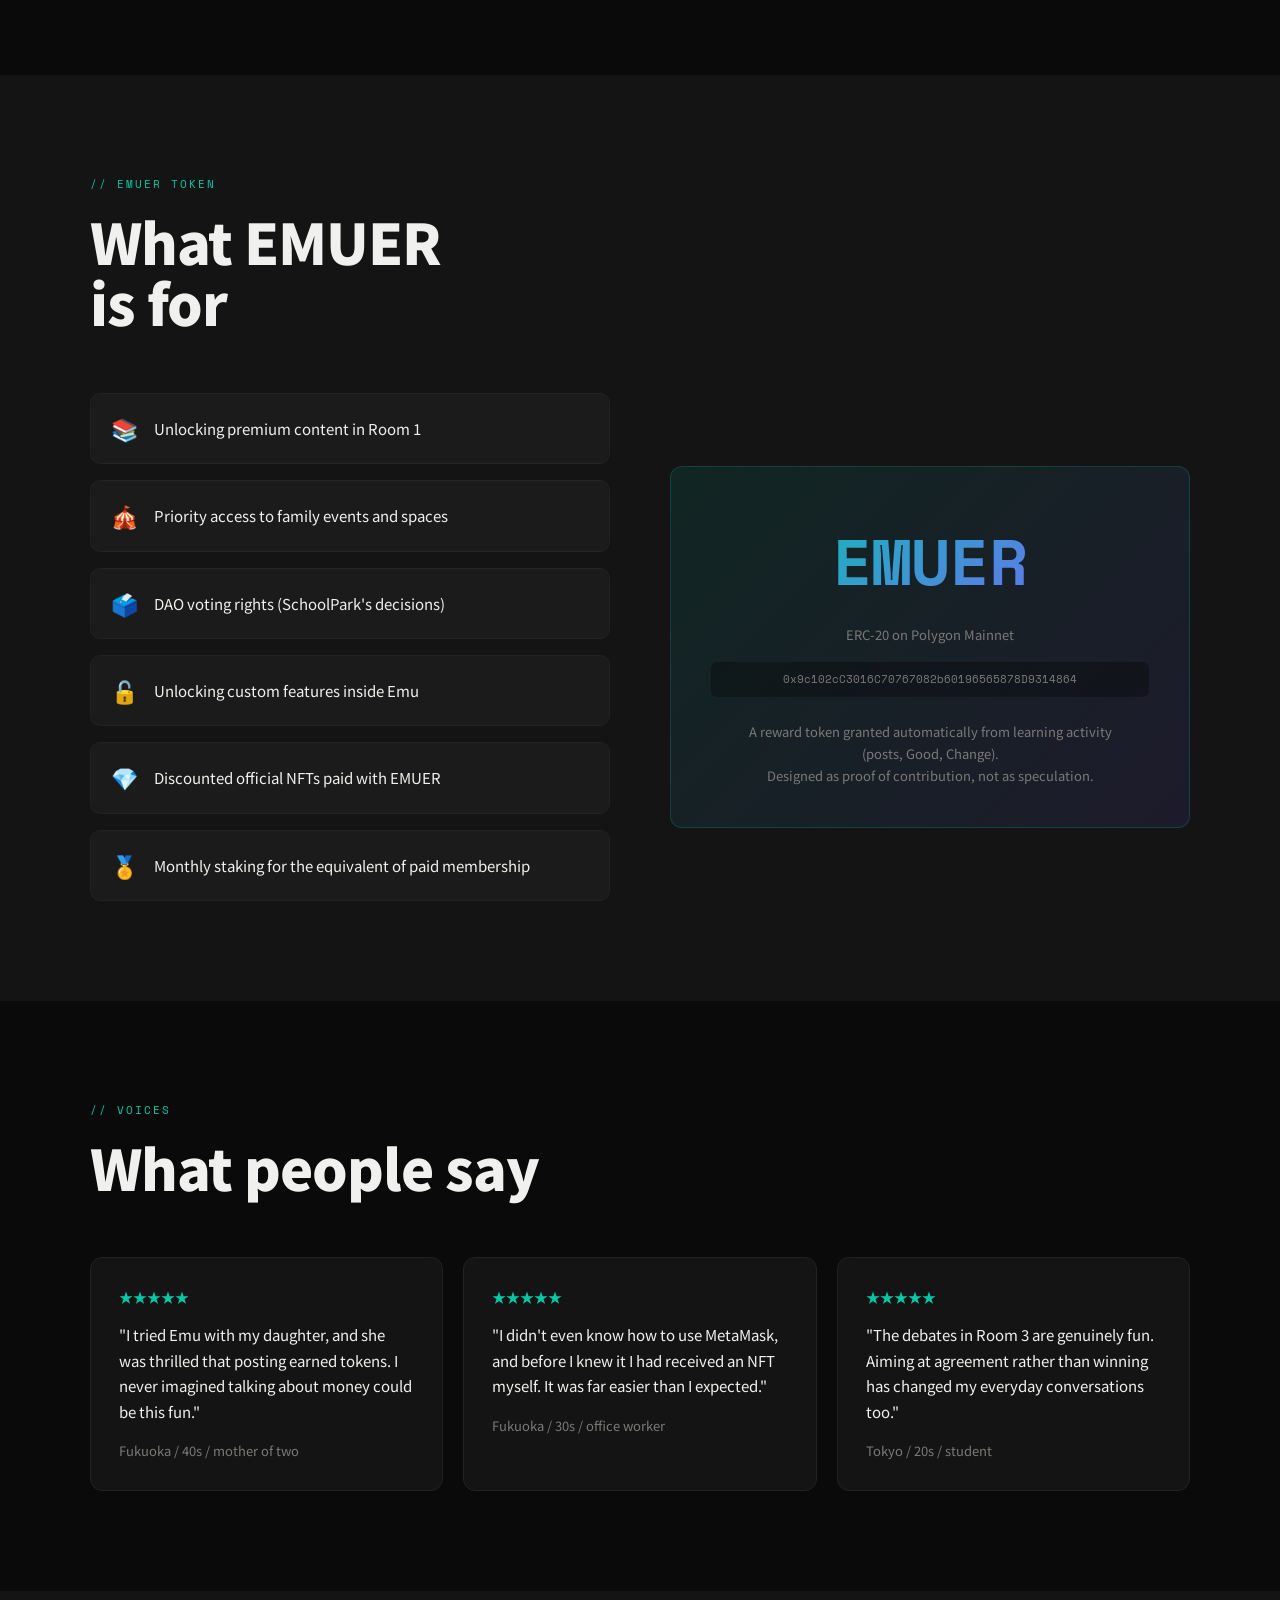
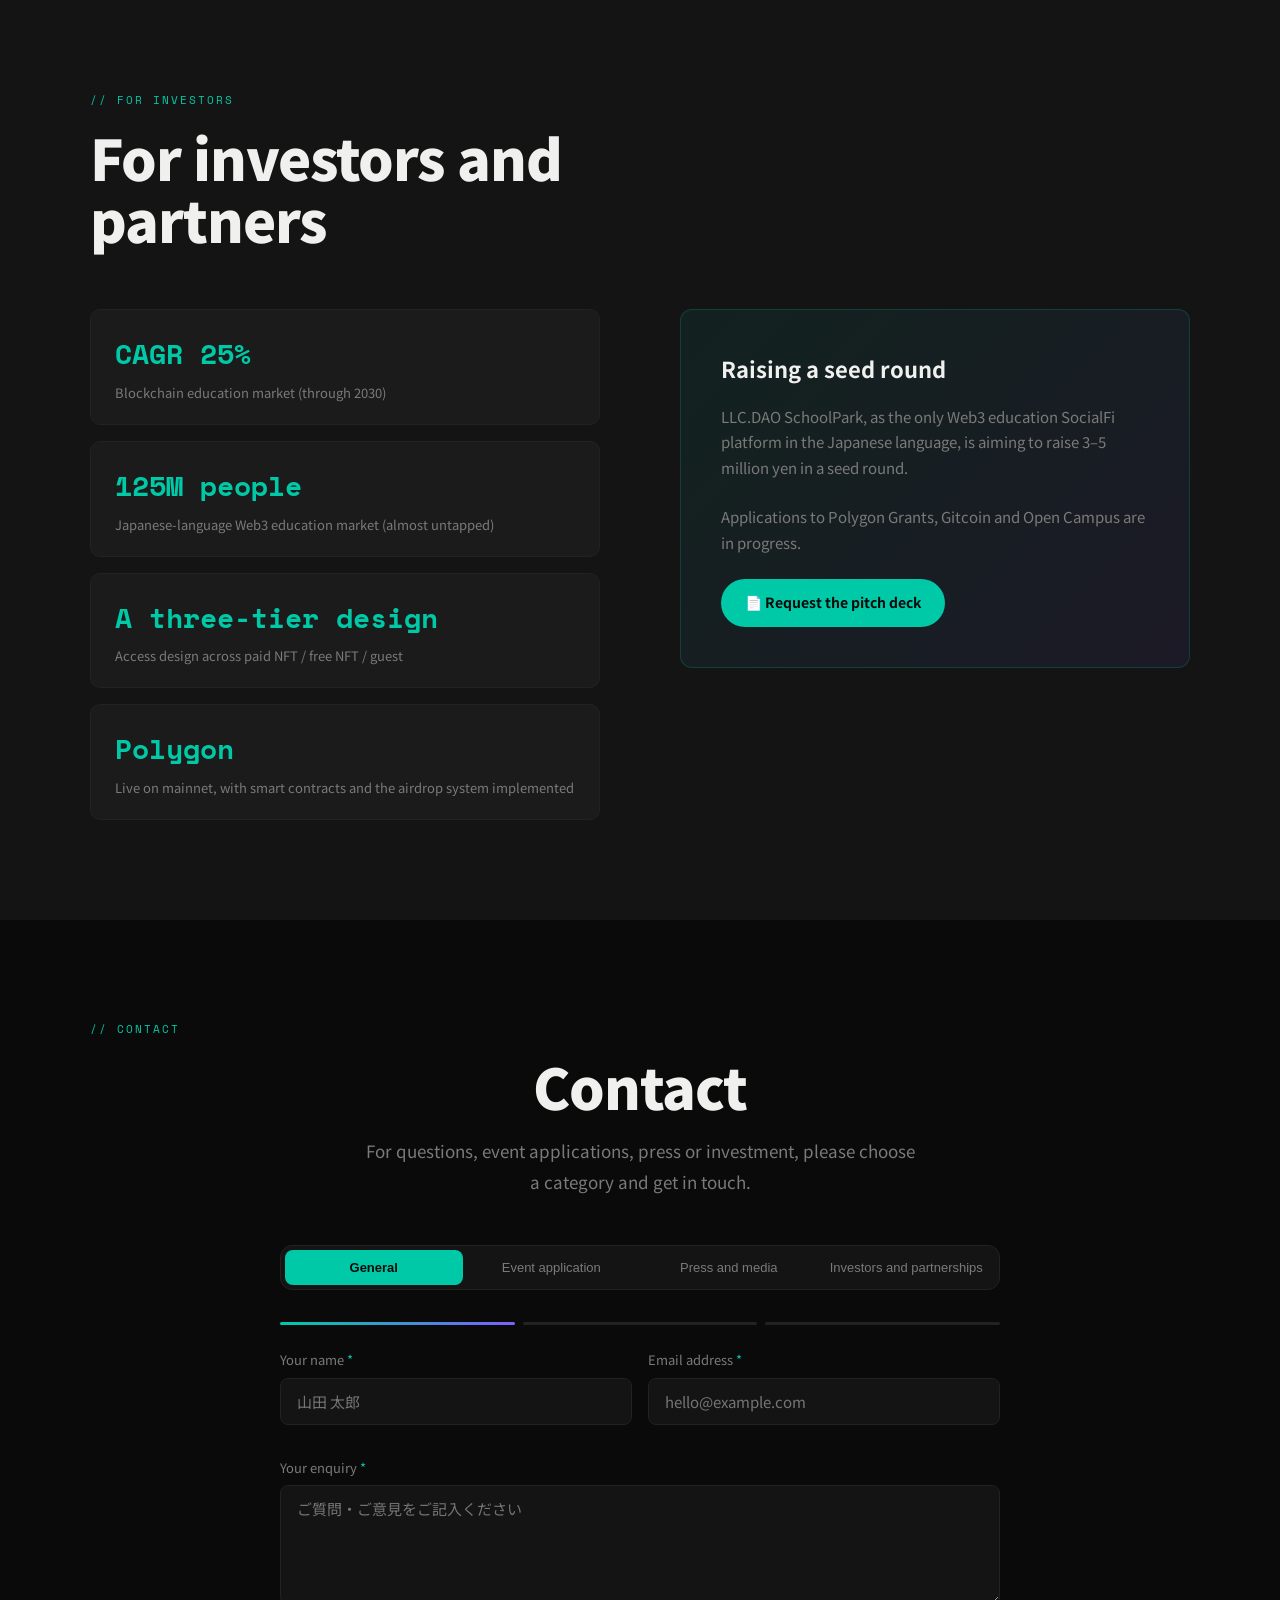
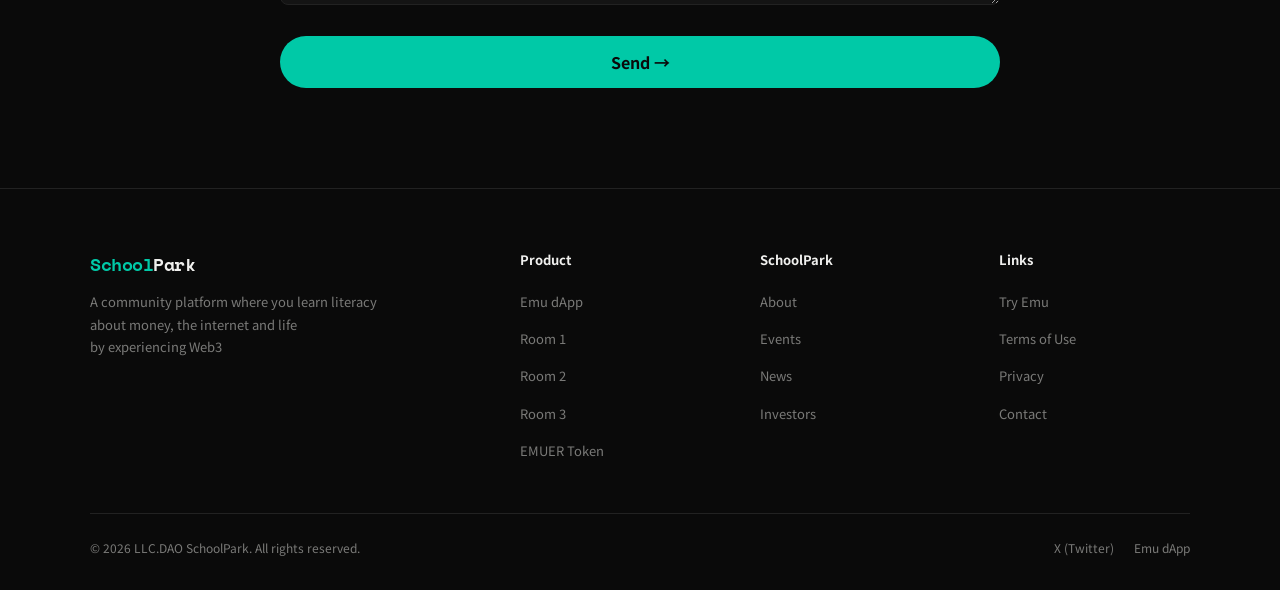
==== commit 24a75e74: "EMUER のアドレスを v2（10/1 から稼働）に合わせる トップの EMUER 欄に旧コントラクト 0x4418…a964 が載っていた。 10/1 から本番で使っているのは v2 の 0x9c" ====
--- a/SchoolPark_ホームページ/index.html
+++ b/SchoolPark_ホームページ/index.html
@@ -520,7 +520,7 @@
     <a href="https://schoolpark-emu.vercel.app" target="_blank" class="btn-primary" data-i18n="spp.007">
       ✦ 今すぐ無料で体験
     </a>
-    <a href="#about" class="btn-secondary" data-i18n="spp.008">SchoolParkとは →</a>
+    <a href="#features" class="btn-secondary" data-i18n="spp.008">SchoolParkとは →</a>
   </div>
   <p class="hero-note" data-i18n="spp.009">接続0円・MetaMask不要でゲストとして体験できます</p>
 </section>
@@ -647,7 +647,7 @@
       <div class="token-visual">
         <div class="token-symbol">EMUER</div>
         <div class="token-chain">ERC-20 on Polygon Mainnet</div>
-        <div class="token-contract">0x4418d5250Dae4b1125ADFCD5C0779B1412E4a964</div>
+        <div class="token-contract">0x9c102cC3016C70767082b60196565878D9314864</div>
         <div style="margin-top:24px;font-size:13px;color:var(--muted);line-height:1.7" data-i18n-html="spp.050">
           学習行動（投稿・Good・Change）から<br>
           自動で付与される報酬トークン。<br>
